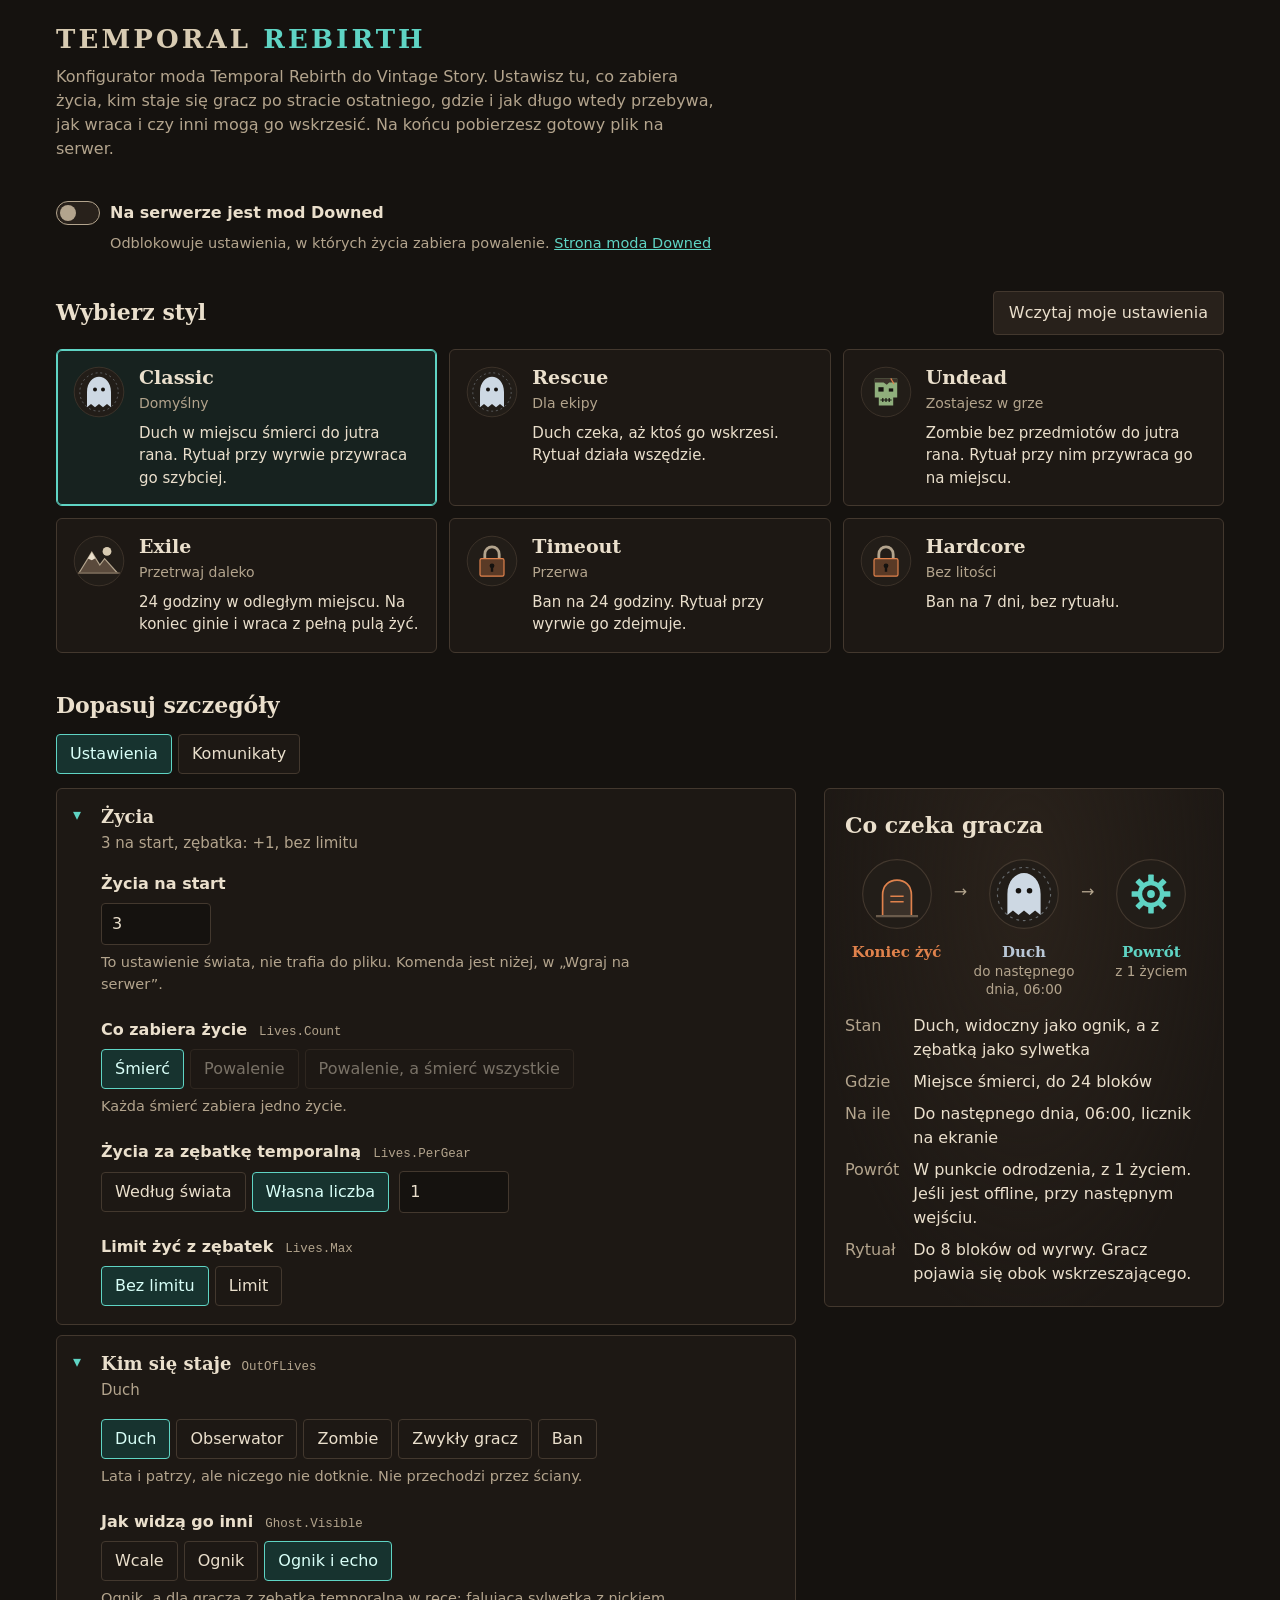
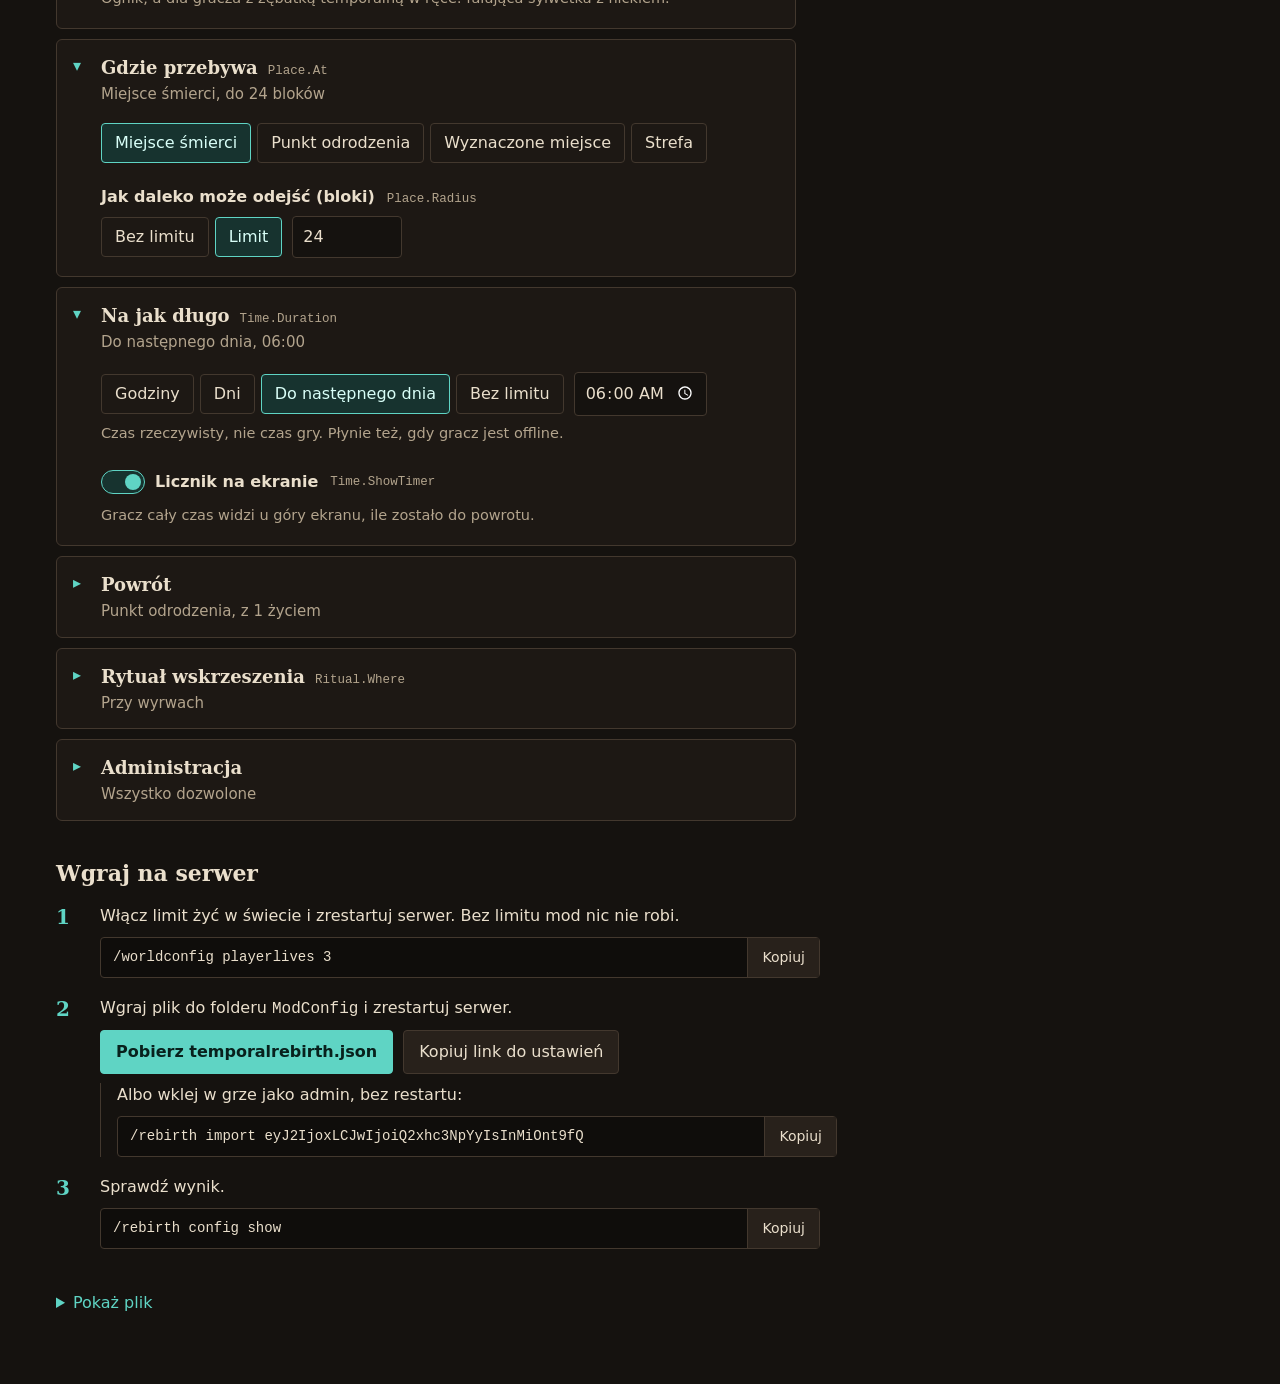
==== docs/configurator/index.html @ 59d7a8e7 "feat: web configurator prototype for the presets config Static page (docs/configurator) that builds " ====
<!doctype html>
<html lang="pl">
<head>
<meta charset="utf-8">
<meta name="viewport" content="width=device-width, initial-scale=1">
<title>Konfigurator Temporal Rebirth</title>
<style>
  /* Layout: presets across the top, settings on the left, a sticky "what players experience" story on the right,
     installation steps below. One dark look on purpose: it continues the mod's infographic and logo. */
  :root {
    color-scheme: dark;
    --warn-icon: url("data:image/svg+xml,%3Csvg xmlns='http://www.w3.org/2000/svg' viewBox='0 0 24 22'%3E%3Cpath fill-rule='evenodd' d='M12 0 24 22H0ZM10.9 8v7h2.2V8ZM10.9 16.8v2.2h2.2v-2.2Z'/%3E%3C/svg%3E");
    --ground: #15120f; --panel: #1d1814; --raised: #28211b; --line: #43382e;
    --text: #eadfcc; --muted: #b3a48d; --teal: #5fd4c4; --rust: #e0824c; --pale: #b9c7d6; --bad: #f08a7a;
    --display: "Noto Serif", "Source Serif 4", Georgia, "DejaVu Serif", serif;
    --body: "Noto Sans", system-ui, -apple-system, "Segoe UI", sans-serif;
    --mono: "JetBrains Mono", "Noto Sans Mono", ui-monospace, Menlo, Consolas, monospace;
  }
  *, *::before, *::after { box-sizing: border-box; }
  [hidden] { display: none !important; }
  body { margin: 0; background: var(--ground); color: var(--text); font: 16px/1.5 var(--body); }
  .wrap { max-width: 1200px; margin-inline: auto; grid-template-columns: minmax(0, 1fr); padding-block: 20px 64px; padding-left: max(16px, env(safe-area-inset-left, 0px)); padding-right: max(16px, env(safe-area-inset-right, 0px)); display: grid; gap: 36px; }
  h1, h2, h3 { font-family: var(--display); margin: 0; text-wrap: balance; }
  h2 { font-size: 22px; }
  p { margin: 0; }
  button, input, textarea { font: inherit; color: inherit; }
  button { cursor: pointer; }
  :focus-visible { outline: 2px solid var(--teal); outline-offset: 2px; }
  code, pre, .key { font-family: var(--mono); }

  header { display: flex; flex-wrap: wrap; gap: 12px 24px; align-items: center; justify-content: space-between; }
  h1 { font-size: 26px; letter-spacing: .12em; color: #d8cbb2; text-transform: uppercase; }
  h1 span { color: var(--teal); }
  .lead { max-width: 65ch; color: var(--muted); margin-top: 6px; }

  .seg { display: flex; flex-wrap: wrap; gap: 6px; }
  .seg button { background: var(--panel); border: 1px solid var(--line); border-radius: 4px; padding: 7px 13px; min-height: 40px; }
  .seg button:hover { border-color: var(--muted); }
  .seg button[aria-disabled="true"] { opacity: .45; cursor: not-allowed; border-color: var(--line); }
  a { color: var(--teal); }
  .server { display: grid; gap: 4px; justify-items: start; }
  .server .hint { padding-left: 54px; max-width: none; }
  .seg button[aria-pressed="true"] { background: #17332f; border-color: var(--teal); color: #d9fff8; }

  .presets { display: grid; grid-template-columns: repeat(3, minmax(0, 1fr)); gap: 12px; margin-top: 14px; }
  .preset { text-align: left; display: grid; grid-template-columns: 52px minmax(0, 1fr); gap: 4px 14px; align-content: start; background: var(--panel); border: 1px solid var(--line); border-radius: 6px; padding: 16px; }
  .preset svg { width: 52px; height: 52px; grid-row: 1 / span 3; }
  .preset b { font: 700 19px/1.2 var(--display); }
  .preset .tag { color: var(--muted); font-size: 14px; }
  .preset .text { font-size: 15px; margin-top: 4px; }
  .preset:hover { border-color: var(--muted); }
  .preset[aria-pressed="true"] { border-color: var(--teal); background: #17221f; box-shadow: inset 0 0 0 1px var(--teal); }
  .preset .changes { grid-column: 2; color: var(--rust); font-size: 14px; }

  .main { display: grid; grid-template-columns: minmax(0, 1fr) 400px; gap: 28px; align-items: start; }
  .settings { display: grid; gap: 10px; min-width: 0; }
  details.section { border: 1px solid var(--line); border-radius: 6px; background: var(--panel); }
  details.section > summary { list-style: none; cursor: pointer; padding: 14px 16px; display: grid; grid-template-columns: 20px minmax(0, 1fr); gap: 2px 8px; }
  summary::-webkit-details-marker { display: none; }
  details.section > summary::before { content: "▸"; color: var(--teal); grid-row: 1; }
  details.section[open] > summary::before { content: "▾"; }
  summary h3 { font-size: 18px; }
  summary .now { grid-column: 2; color: var(--muted); font-size: 15px; }
  .fields { padding: 4px 16px 18px 44px; display: grid; gap: 22px; }
  .field { display: grid; gap: 7px; min-width: 0; }
  .field.bool { grid-template-columns: auto minmax(0, 1fr); column-gap: 12px; align-items: center; }
  .field.bool .top { grid-column: 2; grid-row: 1; }
  .field.bool .help { grid-column: 1 / -1; }
  summary h3 .key { margin-left: 10px; font-weight: 400; }
  .switch .label { font-weight: 600; }
  .field .top { display: flex; flex-wrap: wrap; gap: 2px 12px; align-items: baseline; }
  .field .label { font-weight: 600; }
  .field .key, summary .key { font-size: 12.5px; color: var(--muted); }
  .help.sec { margin: 0; color: var(--muted); font-size: 14.5px; max-width: 62ch; }
  .field .help { color: var(--muted); font-size: 14.5px; max-width: 62ch; }
  .field .error { color: var(--bad); font-size: 14.5px; }
  .reset { background: none; border: 0; padding: 0; color: var(--rust); font-size: 14px; text-decoration: underline; }
  input[type="number"], input[type="time"], input[type="text"], textarea { background: var(--ground); border: 1px solid var(--line); border-radius: 4px; padding: 8px 10px; min-height: 40px; }
  input[type="number"] { width: 110px; font-variant-numeric: tabular-nums; }
  textarea { width: 100%; min-height: 72px; resize: vertical; }
  input[aria-invalid="true"] { border-color: var(--bad); }
  .tabs { margin: 12px 0 14px; }
  .fields h4 { margin: 8px 0 -8px; font: 700 16px/1.3 var(--display); color: var(--teal); }
  .dur { display: flex; flex-wrap: wrap; gap: 10px; align-items: center; }
  .switch { display: inline-flex; align-items: center; gap: 10px; cursor: pointer; min-height: 32px; }
  .switch input { appearance: none; width: 44px; height: 24px; margin: 0; border-radius: 12px; background: var(--raised); border: 1px solid var(--muted); position: relative; cursor: pointer; flex: none; }
  .switch input::after { content: ""; position: absolute; top: 3px; left: 3px; width: 16px; height: 16px; border-radius: 50%; background: var(--muted); }
  .switch input:checked { background: #17332f; border-color: var(--teal); }
  .switch input:checked::after { left: 23px; background: var(--teal); }

  .story { position: sticky; top: 16px; border: 1px solid var(--line); border-radius: 6px; background: radial-gradient(ellipse at 50% 20%, #2a221b, transparent 75%), var(--panel); padding: 20px; display: grid; gap: 16px; }
  .path { display: grid; grid-template-columns: minmax(0, 1fr) 24px minmax(0, 1fr) 24px minmax(0, 1fr); align-items: start; text-align: center; }
  .path svg { width: 72px; height: 72px; max-width: 100%; }
  .path .arrow { padding-top: 22px; color: var(--muted); }
  .path b { display: block; font: 700 15px/1.25 var(--display); margin-top: 6px; }
  .path small { color: var(--muted); font-size: 13.5px; line-height: 1.35; display: block; }
  .c-rust { color: var(--rust); } .c-pale { color: var(--pale); } .c-teal { color: var(--teal); }
  .story dl { margin: 0; display: grid; grid-template-columns: auto minmax(0, 1fr); gap: 8px 14px; }
  .story dt { color: var(--muted); }
  .story dd { margin: 0; }
  .notes { margin: 0; padding: 0; list-style: none; display: grid; gap: 8px; font-size: 14.5px; }
  .notes li, .help.warning { padding-left: 25px; position: relative; }
  .notes li { color: var(--muted); }
  .notes li.warn, .notes li.bad { color: var(--text); }
  /* Orange triangle with an exclamation mark; red when players cannot come back without help. */
  .notes li::before, .help.warning::before { content: ""; position: absolute; left: 0; top: 3px; width: 17px; height: 16px; background: var(--rust); -webkit-mask: var(--warn-icon) center / contain no-repeat; mask: var(--warn-icon) center / contain no-repeat; }
  .notes li.bad::before { background: var(--bad); }

  .btn { background: var(--raised); border: 1px solid var(--line); border-radius: 4px; padding: 9px 15px; min-height: 42px; }
  .btn:hover { border-color: var(--muted); }
  .btn.primary { background: var(--teal); border-color: var(--teal); color: #08211d; font-weight: 700; }
  .btn.primary:hover { background: #82e3d6; }
  .row { display: flex; flex-wrap: wrap; gap: 10px; align-items: center; }
  .steps { margin: 14px 0 0; padding: 0; list-style: none; counter-reset: s; display: grid; gap: 18px; }
  .steps > li { counter-increment: s; display: grid; grid-template-columns: 32px minmax(0, 1fr); gap: 4px 12px; }
  .steps > li::before { content: counter(s); font: 700 20px/1.3 var(--display); color: var(--teal); }
  .steps > li > div { display: grid; gap: 9px; min-width: 0; }
  .cmd { display: flex; min-width: 0; max-width: 720px; border: 1px solid var(--line); border-radius: 4px; background: #0f0d0b; }
  .cmd code { flex: 1; min-width: 0; overflow-x: auto; white-space: nowrap; padding: 9px 12px; font-size: 14px; }
  .cmd button { background: var(--raised); border: 0; border-left: 1px solid var(--line); padding: 0 14px; font-size: 14px; }
  #rights { border-top: 1px solid var(--line); padding-top: 18px; min-width: 0; }
  .cmds { display: grid; grid-template-columns: minmax(0, 1fr); gap: 9px; min-width: 0; }
  #rights .field { grid-template-columns: minmax(0, 1fr); }
  .line { display: grid; grid-template-columns: minmax(0, 420px) minmax(0, 1fr); gap: 4px 16px; align-items: center; }
  .hint { color: var(--muted); font-size: 14.5px; max-width: 70ch; }
  .or { border-left: 1px solid var(--line); padding-left: 16px; display: grid; gap: 9px; min-width: 0; }
  pre { margin: 10px 0 0; overflow: auto; max-height: 520px; background: #0f0d0b; border: 1px solid var(--line); border-radius: 4px; padding: 14px; font-size: 13.5px; line-height: 1.55; }
  pre .com { color: #93866f; } pre .chg { color: var(--rust); }
  .plain > summary { cursor: pointer; color: var(--teal); padding-block: 6px; }
  #importBox { border: 1px solid var(--line); border-radius: 6px; padding: 16px; background: var(--panel); display: grid; gap: 12px; }
  #importReport ul { margin: 6px 0 0; padding-left: 20px; }
  #toast { position: fixed; left: 50%; bottom: calc(20px + env(safe-area-inset-bottom, 0px)); transform: translateX(-50%); background: var(--teal); color: #08211d; padding: 9px 18px; border-radius: 4px; font-weight: 600; max-width: calc(100vw - 32px); }

  @media (max-width: 940px) {
    .main { grid-template-columns: minmax(0, 1fr); }
    .story { position: static; order: -1; }
    .presets { grid-template-columns: repeat(2, minmax(0, 1fr)); }
  }
  @media (max-width: 620px) {
    .presets { grid-template-columns: minmax(0, 1fr); }
    .fields { padding-left: 16px; }
    .line, .field.bool { grid-template-columns: minmax(0, 1fr); }
    .field.bool .top { grid-column: 1; grid-row: 2; }
    h1 { font-size: 20px; }
  }
</style>
</head>
<body>
<svg width="0" height="0" style="position:absolute" aria-hidden="true">
  <defs>
    <radialGradient id="rift"><stop offset="0" stop-color="#ffd9a8"/><stop offset=".4" stop-color="#c4622d"/><stop offset="1" stop-color="#6e3518" stop-opacity="0"/></radialGradient>
    <symbol id="i-disc" viewBox="-65 -65 130 130"><circle r="62" fill="#221d18" stroke="#43382e" stroke-width="2"/></symbol>
    <symbol id="i-grave" viewBox="-65 -65 130 130"><use href="#i-disc" x="-65" y="-65" width="130" height="130"/><g transform="translate(0,6)"><path d="M-26,34 L-26,-4 C-26,-22 -14,-31 0,-31 C14,-31 26,-22 26,-4 L26,34 Z" fill="#3a3129" stroke="#e0824c" stroke-width="3"/><path d="M-12,-2H12M-12,8H12" stroke="#e0824c" stroke-width="3" fill="none"/><path d="M-38,34H38" stroke="#6b5c4c" stroke-width="4" fill="none"/></g></symbol>
    <symbol id="i-Ghost" viewBox="-65 -65 130 130"><use href="#i-disc" x="-65" y="-65" width="130" height="130"/><circle r="48" fill="none" stroke="#b9c7d6" stroke-opacity=".45" stroke-width="2" stroke-dasharray="5 7"/><g transform="translate(0,8)"><path d="M-30,30 L-30,-8 C-30,-32 -15,-46 0,-46 C15,-46 30,-32 30,-8 L30,30 L20,22 L10,30 L0,22 L-10,30 L-20,22 Z" fill="#cdd8e3"/><circle cx="-10" cy="-14" r="5" fill="#15120f"/><circle cx="10" cy="-14" r="5" fill="#15120f"/></g></symbol>
    <symbol id="i-Zombie" viewBox="-65 -65 130 130"><use href="#i-disc" x="-65" y="-65" width="130" height="130"/><path d="M-28,-34H28V14H18V34H-18V14H-28Z" fill="#8fae7c"/><path d="M-28,-34H28V-24H8L2,-18L-6,-24H-28Z" fill="#3a3129"/><rect x="-19" y="-12" width="13" height="11" fill="#15120f"/><rect x="7" y="-9" width="11" height="8" fill="#15120f"/><path d="M-14,20H14M-8,15V25M0,15V25M8,15V25" stroke="#15120f" stroke-width="3" fill="none"/><path d="M12,-34L20,-20" stroke="#e0824c" stroke-width="3" fill="none"/></symbol>
    <symbol id="i-Player" viewBox="-65 -65 130 130"><use href="#i-disc" x="-65" y="-65" width="130" height="130"/><rect x="-14" y="-42" width="28" height="28" fill="#d9b38c"/><path d="M-14,-42H14V-32H-14Z" fill="#6b4a30"/><rect x="-18" y="-12" width="36" height="32" fill="#4f7f78"/><path d="M-30,-12H-20V18H-30ZM20,-12H30V18H20Z" fill="#d9b38c"/><path d="M-16,22H-2V44H-16ZM2,22H16V44H2Z" fill="#5a4a3c"/></symbol>
    <symbol id="i-Spectator" viewBox="-65 -65 130 130"><use href="#i-disc" x="-65" y="-65" width="130" height="130"/><path d="M-44,0Q0,-46 44,0Q0,46 -44,0Z" fill="none" stroke="#b9c7d6" stroke-width="5"/><circle r="15" fill="#b9c7d6"/><circle r="6" fill="#15120f"/></symbol>
    <symbol id="i-Exile" viewBox="-65 -65 130 130"><use href="#i-disc" x="-65" y="-65" width="130" height="130"/><circle cx="20" cy="-24" r="11" fill="#d8cbb2"/><path d="M-50,30L-18,-22L2,10L14,-6L46,30Z" fill="#5a4a3c" stroke="#b3a48d" stroke-width="3"/><path d="M-18,-22L-28,-6L-18,-2L-9,-7Z" fill="#eadfcc"/><path d="M-52,30H52" stroke="#6b5c4c" stroke-width="4" fill="none"/></symbol>
    <symbol id="i-Ban" viewBox="-65 -65 130 130"><use href="#i-disc" x="-65" y="-65" width="130" height="130"/><path d="M-18,-4V-16C-18,-42 18,-42 18,-16V-4" fill="none" stroke="#b3a48d" stroke-width="7"/><rect x="-30" y="-6" width="60" height="44" rx="4" fill="#5a3a26" stroke="#e0824c" stroke-width="3"/><circle cy="12" r="6" fill="#15120f"/><rect x="-3" y="13" width="6" height="14" fill="#15120f"/></symbol>
    <symbol id="i-back" viewBox="-65 -65 130 130"><use href="#i-disc" x="-65" y="-65" width="130" height="130"/><g fill="#5fd4c4"><circle r="20" fill="none" stroke="#5fd4c4" stroke-width="8"/><circle r="7"/><g id="t"><rect x="-5" y="-35" width="10" height="13" rx="1"/><rect x="-5" y="22" width="10" height="13" rx="1"/><rect x="-35" y="-5" width="13" height="10" rx="1"/><rect x="22" y="-5" width="13" height="10" rx="1"/></g><use href="#t" transform="rotate(45)"/></g></symbol>
    <symbol id="i-never" viewBox="-65 -65 130 130"><use href="#i-disc" x="-65" y="-65" width="130" height="130"/><path d="M-22,-22L22,22M22,-22L-22,22" stroke="#f08a7a" stroke-width="8" fill="none"/></symbol>
    <symbol id="i-rift" viewBox="-65 -65 130 130"><use href="#i-disc" x="-65" y="-65" width="130" height="130"/><ellipse rx="34" ry="46" fill="url(#rift)"/><path d="M0,-38L6,-16L-6,-4L6,10L0,38" stroke="#ffe9cf" stroke-width="4" fill="none"/></symbol>
  </defs>
</svg>

<div class="wrap">
  <div>
    <header>
      <h1>Temporal <span>Rebirth</span></h1>
    </header>
    <p class="lead" data-t="lead"></p>
  </div>

  <section class="server">
    <label class="switch" for="hasDowned"><input type="checkbox" id="hasDowned" role="switch"><span class="label" data-t="downedLabel"></span></label>
    <p class="hint"><span data-t="downedHelp"></span> <a href="https://mods.vintagestory.at/downed" target="_blank" rel="noopener" data-t="downedLink"></a></p>
  </section>

  <section>
    <div class="row" style="justify-content: space-between">
      <h2 data-t="pick"></h2>
      <button class="btn" id="importToggle" aria-expanded="false" aria-controls="importBox" data-t="importOpen"></button>
    </div>
    <div id="importBox" hidden style="margin-top:14px">
      <label for="importText" data-t="importLabel"></label>
      <textarea id="importText" spellcheck="false" style="min-height:120px;font-family:var(--mono);font-size:14px"></textarea>
      <div class="row">
        <button class="btn primary" id="importGo" data-t="importGo"></button>
        <label class="btn" for="importFile" data-t="importFile"></label>
        <input type="file" id="importFile" accept=".json,.txt,application/json" style="position:absolute;width:1px;height:1px;opacity:0">
      </div>
      <div id="importReport" role="status"></div>
    </div>
    <div class="presets" id="presets"></div>
  </section>

  <section>
    <h2 data-t="tune"></h2>
    <div class="seg tabs" id="tabs" role="group"></div>
    <div class="main">
      <div class="settings" id="settings"></div>
      <aside class="story" aria-live="polite">
        <h2 data-t="story"></h2>
        <div class="path" id="path"></div>
        <dl id="sentences"></dl>
        <ul class="notes" id="notes"></ul>
      </aside>
    </div>
  </section>

  <section>
    <h2 data-t="install"></h2>
    <ol class="steps" id="steps"></ol>
  </section>

  <details class="plain" id="fileBox">
    <summary data-t="showFile"></summary>
    <label class="switch"><input type="checkbox" id="comments" checked><span data-t="withComments"></span></label>
    <pre id="file" tabindex="0"></pre>
  </details>
</div>
<div id="toast" role="status" hidden></div>

<script src="schema.js"></script>
<script src="logic.js"></script>
<script>
const { schema, fields, byKey } = TR;

const T = {
  lead: "Konfigurator moda Temporal Rebirth do Vintage Story. Ustawisz tu, co zabiera życia, kim staje się gracz po stracie ostatniego, gdzie i jak długo wtedy przebywa, jak wraca i czy inni mogą go wskrzesić. Na końcu pobierzesz gotowy plik na serwer.",
  downedLabel: "Na serwerze jest mod Downed", downedHelp: "Odblokowuje ustawienia, w których życia zabiera powalenie.", downedLink: "Strona moda Downed", downedNeeded: "Potrzebny mod Downed. Włącz go u góry strony.",
  tabSettings: "Ustawienia", tabMessages: (n) => n ? "Komunikaty (własne: " + n + ")" : "Komunikaty", vars: "Można użyć: ", builtin: "tekst moda",
  pick: "Wybierz styl", tune: "Dopasuj szczegóły", story: "Co czeka gracza", install: "Wgraj na serwer",
  importOpen: "Wczytaj moje ustawienia", importLabel: "Wklej plik temporalrebirth.json (także z moda 0.6.x), komendę importu albo link.",
  importGo: "Wczytaj", importFile: "Wybierz plik", showFile: "Pokaż plik", withComments: "Z objaśnieniami",
  changes: (n) => n === 1 ? "1 zmiana" : n + " " + few(n, "zmiany", "zmian"), reset: (v) => "Przywróć: " + v, on: "włączone", off: "wyłączone",
  hours: "Godziny", days: "Dni", next: "Do następnego dnia", forever: "Bez limitu",
  allowed: "Dozwolone: ",
  died: "Koniec żyć", back: "Powrót", never: "Bez powrotu",
  copy: "Kopiuj", copied: "Skopiowano", copyFail: "Zaznacz tekst i skopiuj ręcznie", downloaded: "Pobrano plik", loaded: "Wczytano ustawienia",
  download: "Pobierz temporalrebirth.json", copyLink: "Kopiuj link do ustawień",
  s1: "Włącz limit żyć w świecie i zrestartuj serwer. Bez limitu mod nic nie robi.", startLives: "Życia na start", startLivesHelp: "To ustawienie świata, nie trafia do pliku. Komenda jest niżej, w „Wgraj na serwer”.", startLivesError: "Dozwolone: 1 … 1000",
  s2: "Wgraj plik do folderu <code>ModConfig</code> i zrestartuj serwer.", s2or: "Albo wklej w grze jako admin, bez restartu:",
  s2admin: "Komenda nie zmienia sekcji Administracja, robi to tylko plik.", s2blocked: "Komenda nie zadziała, jeśli zmiana ustawień jest już na serwerze wyłączona.",
  s3: "Zaznacz miejsca. Stań tam, gdzie mają być, i wpisz:", pstart: "Gdzie gracz przebywa.", pstartZone: "Gdzie gracz się pojawia. Musi leżeć w strefie.", preturn: "Gdzie gracz wraca.", pritual: "Gdzie działa rytuał.",
  sClaims: "Wyznacz strefę land claimami:",
  claimNotes: ["Tylko za pierwszym razem.", "", "Stojąc w jednym rogu strefy.", "Stojąc w przeciwległym rogu.", "Cała wysokość, inaczej granica jest też pod ziemią.", "", "Dodaje claim do strefy.", ""],
  claimMore: "Kolejny claim: to samo bez pierwszej komendy. Rozmiar ogranicza twoja rola na serwerze.",
  rTitle: "Uprawnienia dla moderatorów",
  rIntro: "Admini i gracze z controlserver mogą robić wszystko, co włączone wyżej. Innym nadasz wybrane uprawnienia komendą w grze, po instalacji moda.",
  rWho: "Komu", rRole: "Rola", rPlayer: "Gracz", rRoles: "Np. sumod (moderator survivalu), crmod (moderator creative) albo własna.",
  rNameRole: "Wpisz nazwę roli, bez spacji.", rNamePlayer: "Wpisz nick gracza.",
  rRevoke: "Cofniesz to tą samą komendą z revoke zamiast grant.", rOff: "Wszystkie akcje są wyłączone, nie ma czego nadać.",
  s4: "Sprawdź wynik.",
  repOld: "Przeliczono ustawienia z moda 0.6.x.", repOk: "Odczytano wszystko.", repProblems: "Odczytano, z wyjątkiem:",
  unknown: (k) => k + ": nieznane ustawienie, pominięte", badvalue: (k, a) => k + ": zła wartość, została domyślna. Dozwolone: " + a, newer: "Plik pochodzi z nowszej wersji, części ustawień może brakować.",
  empty: "Najpierw coś wklej.", json: (d) => "To nie jest poprawny JSON. " + d, code: "Nie da się odczytać tego kodu ani linku. Sprawdź, czy skopiowano całość.",
  w: {
    onlyRitual: "Czas jest bez limitu, więc gracz wróci dopiero, gdy ktoś odprawi rytuał albo przywróci go admin.",
    never: "Czas jest bez limitu i żaden rytuał nie pomoże, więc gracza przywróci tylko admin.",
    onlyRitualNoAdmin: "Czas jest bez limitu, a admini nie mogą przywracać graczy. Zostaje rytuał albo konsola serwera.",
    neverNoAdmin: "Czas jest bez limitu, rytuał nie pomoże, a admini nie mogą przywracać graczy. Zostaje konsola serwera.",
    banNearPlayer: "Zbanowanego nie ma na serwerze, więc rytuał przy graczu nie zadziała. Wybierz inne miejsce rytuału.",
    pointsOff: "Te ustawienia wymagają zaznaczenia miejsca w grze, a masz to wyłączone w Administracji. Zaznacz je, zanim wgrasz plik.",
    setLivesRevives: "Admini nie mogą przywracać graczy przez /rebirth revive, ale mogą przez /rebirth setlives.",
    livesOverMax: "Gracz wraca z większą liczbą żyć niż limit, więc zębatki nic mu nie dadzą.",
    noPenalty: "Zwykły gracz bez limitu odległości prawie nie odczuje straty żyć. Ustaw odległość, wyznaczone miejsce albo strefę.",
    zoneClaims: "Strefa zadziała dopiero, gdy udostępnisz grupie claimy. Bez nich nikogo nie zatrzyma.",
    walkAway: "Bez limitu odległości gracz może odejść z wyznaczonego miejsca.",
    noTime: "W twojej wiadomości o banie nie ma {time}, więc gracz nie dowie się, kiedy wróci.",
  },
};

function few(n, a, b) {
  const t = n % 10, h = n % 100;
  return Number.isInteger(n) && t >= 2 && t <= 4 && (h < 12 || h > 14) ? a : b;
}

const store = {
  get(k) { try { return localStorage.getItem("tr." + k); } catch { return null; } },
  set(k, v) { try { localStorage.setItem("tr." + k, v); } catch { /* private window */ } },
};

let preset = "Classic";
let state = TR.applyPreset("Classic");
// World setting, shown next to the other lives options but not part of the config.
let worldLives = Number(store.get("worldLives")) || 3;
let tab = "settings";
// Which mods the server has; only unlocks options, not part of the config.
let hasDowned = store.get("downed") === "1";
// Helper for handing out game privileges; not part of the config.
const rights = { who: "role", role: "sumod", player: "" };
const $ = (id) => document.getElementById(id);
const el = (tag, props = {}, ...kids) => {
  const n = document.createElement(tag);
  for (const [k, v] of Object.entries(props)) {
    if (k === "class") n.className = v;
    else if (k.startsWith("on")) n.addEventListener(k.slice(2), v);
    else if (k in n && k !== "list") n[k] = v;
    else n.setAttribute(k, v);
  }
  n.append(...kids.filter((x) => x != null));
  return n;
};
const icon = (id) => {
  const s = document.createElementNS("http://www.w3.org/2000/svg", "svg");
  s.setAttribute("viewBox", "0 0 130 130");
  s.setAttribute("aria-hidden", "true");
  const u = document.createElementNS("http://www.w3.org/2000/svg", "use");
  u.setAttribute("href", "#i-" + id);
  u.setAttribute("width", "130");
  u.setAttribute("height", "130");
  s.append(u);
  return s;
};

/* ---------- wording ---------- */
const optionLabel = (key, value) => byKey[key].options.find((o) => o.value === value).label;
const blocksGen = (n) => n + " " + (n === 1 ? "bloku" : "bloków");
const livesText = () => {
  const n = state["Return.Lives"];
  return n === -1 ? "z pełną pulą żyć" : n === 1 ? "z 1 życiem" : "z " + n + " życiami";
};
const ritualWorks = () => TR.ritualWorks(state);
const capital = (s) => s[0].toUpperCase() + s.slice(1);

function durationText(value = state["Time.Duration"]) {
  const d = TR.parseDuration(value);
  if (d.kind === "forever") return "bez limitu czasu";
  if (d.kind === "next") return "do następnego dnia, " + d.time;
  if (d.kind === "h") return d.n + " " + (d.n === 1 ? "godzina" : Number.isInteger(d.n) ? few(d.n, "godziny", "godzin") : "godziny");
  return d.n + " " + (d.n === 1 ? "dzień" : Number.isInteger(d.n) ? "dni" : "dnia");
}

function placeText() {
  if (state["Place.At"] === "Zone") return "Strefa grupy „" + state["Place.Group"] + "”";
  const r = state["Place.Radius"];
  return optionLabel("Place.At", state["Place.At"]) + (r === 0 ? ", bez limitu odległości" : ", do " + blocksGen(r));
}

/** [label, text] rows of the story panel. */
function storyRows() {
  const form = state.OutOfLives, ban = form === "Ban", walks = form === "Zombie" || form === "Player";
  const forever = state["Time.Duration"] === "forever";
  const rows = [];

  if (state["Lives.Count"] !== "Deaths") {
    rows.push(["Życie traci", "Przy powaleniu. " + (state["Lives.Count"] === "Downs" ? "Niepodniesiony odradza się." : "Śmierć zabiera wszystkie życia.")]);
  }
  let who = ban ? "Nie wejdzie na serwer" : optionLabel("OutOfLives", form);
  if (form === "Ghost") who += { Nobody: ", niewidoczny", Wisp: ", widoczny jako ognik", WispAndEcho: ", widoczny jako ognik, a z zębatką jako sylwetka" }[state["Ghost.Visible"]];
  if (form === "Zombie") who += state["Zombie.CanUseItems"] ? ", może używać przedmiotów" : ", nie używa przedmiotów";
  rows.push(["Stan", who]);
  if (!ban) {
    const access = walks && state["Place.At"] === "Zone" ? { Traverse: ", niczego nie użyje", Use: ", używa bloków, ale nie buduje", All: ", może budować i niszczyć" }[state["Place.Access"]] : "";
    rows.push(["Gdzie", placeText() + access]);
  }
  rows.push(["Na ile", capital(durationText())]);
  if (!ban && !forever && state["Time.ShowTimer"]) rows[rows.length - 1][1] += ", licznik na ekranie";
  if (walks) rows.push(["Gdy zginie", "Wraca w to samo miejsce, a czas leci dalej. Zębatki nic mu nie dają."]);

  if (!forever) {
    let s = { Spawn: "W punkcie odrodzenia", Body: "W miejscu śmierci", Fixed: "W wyznaczonym miejscu" }[state["Return.At"]] + ", " + livesText() + ".";
    if (walks && state["Return.DieAtEnd"]) s = "Najpierw ginie. " + s;
    rows.push(["Powrót", s + (ban ? " Przy następnym wejściu." : " Jeśli jest offline, przy następnym wejściu.")]);
  } else {
    rows.push(["Powrót", ritualWorks() ? "Tylko przez rytuał, " + livesText() + "." : "Brak."]);
  }
  const health = state["Return.HealthPercent"], satiety = state["Return.SatietyPercent"];
  if (health !== -1) rows[rows.length - 1][1] += " Zdrowie " + health + "%.";
  if (satiety !== -1) rows[rows.length - 1][1] += " Sytość " + satiety + "%.";

  if (!ritualWorks()) {
    rows.push(["Rytuał", state["Ritual.Where"] === "Disabled" ? "Wyłączony" : "Nie zdejmuje bana"]);
  } else {
    const r = state["Ritual.Range"], c = state["Ritual.CooldownHours"];
    const where = { Rift: "Do " + blocksGen(r) + " od wyrwy", NearPlayer: "Do " + blocksGen(r) + " od wskrzeszanego", FixedPlace: "Do " + blocksGen(r) + " od wyznaczonego miejsca", Anywhere: "Wszędzie" }[state["Ritual.Where"]];
    const at = { Caster: "obok wskrzeszającego", InPlace: ban ? "tam, gdzie był ostatnio" : "tam, gdzie jest", Body: "w miejscu śmierci", Spawn: "w punkcie odrodzenia" }[state["Ritual.ReviveAt"]];
    rows.push(["Rytuał", where + ". Gracz pojawia się " + at + (ban ? " przy następnym wejściu" : "") + "." + (c > 0 ? " Ponownie po " + c + " godz." : "")]);
  }
  return rows;
}

/** One-line state of a section, shown while it is folded. */
function sectionNow(id) {
  switch (id) {
    case "form": return optionLabel("OutOfLives", state.OutOfLives);
    case "place": return placeText();
    case "time": return capital(durationText());
    case "return": return state["Time.Duration"] === "forever" ? capital(livesText()) : optionLabel("Return.At", state["Return.At"]) + ", " + livesText();
    case "ritual": return optionLabel("Ritual.Where", state["Ritual.Where"]);
    case "messages": {
      const n = fields.filter((f) => f.builtin && state[f.key]).length;
      return n ? "Własne: " + n : "Wszystkie z moda";
    }
    case "lives": {
      const g = state["Lives.PerGear"], max = state["Lives.Max"];
      return worldLives + " na start, zębatka: " + (g === -1 ? "według świata" : "+" + g) + ", " + (max === -1 ? "bez limitu" : "limit " + max);
    }
    default: {
      const off = fields.filter((f) => f.section === "admin" && !state[f.key]);
      return off.length ? "Wyłączone: " + off.map((f) => f.label.toLowerCase()).join(", ") : "Wszystko dozwolone";
    }
  }
}

function valueText(key, v) {
  const f = byKey[key];
  if (f.type === "bool") return v ? T.on : T.off;
  if (f.type === "enum") return optionLabel(key, v);
  if (f.special && v === f.special.value) return f.special.label;
  if (f.builtin && !v) return T.builtin;
  if (f.type === "duration") return durationText(v);
  const s = String(v);
  return s.length > 28 ? s.slice(0, 27) + "…" : s;
}

/* ---------- controls ---------- */
const syncers = {};
const domId = (key) => "f-" + key.replace(".", "-");

const locked = (option) => option.requires === "downed" && !hasDowned;

function setDowned(on) {
  hasDowned = on;
  store.set("downed", on ? "1" : "0");
  if (!on) for (const f of TR.needsMod(state, "downed")) state[f.key] = f.default;
}

/** Loaded settings that use Downed imply the server has it. */
function adoptDowned() {
  if (TR.needsMod(state, "downed").length) setDowned(true);
}

function setValue(key, value) {
  state[key] = value;
  refresh();
}

function control(f) {
  const id = domId(f.key);
  if (f.type === "bool") {
    const input = el("input", { type: "checkbox", id, role: "switch", onchange: () => setValue(f.key, input.checked) });
    syncers[f.key] = () => { input.checked = state[f.key]; };
    return [el("label", { class: "switch" }, input, el("span", { class: "label", textContent: f.label }))];
  }
  if (f.type === "enum") {
    const group = el("div", { class: "seg", id, role: "group", "aria-label": f.label });
    const help = el("p", { class: "help" });
    for (const o of f.options) {
      group.append(el("button", { type: "button", id: id + "-" + o.value, "data-v": o.value, textContent: o.label, onclick: () => locked(o) ? toast(T.downedNeeded) : setValue(f.key, o.value) }));
    }
    syncers[f.key] = () => {
      for (const b of group.children) {
        b.setAttribute("aria-pressed", String(b.dataset.v === state[f.key]));
        // Not the disabled attribute: a disabled button shows no tooltip and cannot be focused.
        const off = locked(f.options.find((o) => o.value === b.dataset.v));
        b.setAttribute("aria-disabled", String(off));
        b.title = off ? T.downedNeeded : "";
      }
      const chosen = f.options.find((o) => o.value === state[f.key]);
      const skip = Object.entries(chosen.helpUnless || {}).some(([key, values]) => values.includes(state[key]));
      help.textContent = skip ? "" : chosen.help || "";
      help.classList.toggle("warning", Boolean(chosen.warn));
      help.hidden = !help.textContent;
    };
    return [group, help];
  }
  if (f.type === "duration") return durationControl(f, id);
  const error = el("p", { class: "error", hidden: true });
  const isText = f.type === "text";
  const input = isText
    ? f.single ? el("input", { id, type: "text", maxLength: f.maxLength, spellcheck: false }) : el("textarea", { id, maxLength: f.maxLength })
    : el("input", { id, type: "number", min: f.min, max: f.max, step: f.type === "int" ? 1 : "any" });
  const example = isText && !f.single ? el("p", { class: "help" }) : null;
  if (f.builtin) input.placeholder = f.builtin;
  const check = () => {
    const raw = isText ? input.value.replace(/\r?\n/g, " ") : input.value.trim() === "" ? NaN : Number(input.value);
    const r = TR.validateCustom(f.key, raw);
    input.setAttribute("aria-invalid", String(!r.ok));
    error.hidden = r.ok;
    error.textContent = r.ok ? "" : T.allowed + r.allowed;
    if (r.ok) setValue(f.key, r.value);
  };
  input.addEventListener("input", check);
  // Leaving a field with a rejected value restores the last accepted one.
  const isSpecial = () => Boolean(f.special) && state[f.key] === f.special.value;
  input.addEventListener("blur", () => { if (!isSpecial()) { input.value = state[f.key]; check(); } });
  let seg = null, specialHelp = null, last = f.special?.start;
  if (f.special) {
    const s = f.special;
    const button = (v, label, onclick) => el("button", { type: "button", id: id + "-" + v, textContent: label, onclick });
    seg = el("div", { class: "seg", role: "group", "aria-label": f.label },
      button("special", s.label, () => setValue(f.key, s.value)),
      button("custom", s.custom, () => { if (isSpecial()) setValue(f.key, last); input.focus(); }));
    specialHelp = s.help ? el("p", { class: "help", textContent: s.help }) : null;
  }
  syncers[f.key] = () => {
    if (f.special) {
      const on = isSpecial();
      if (!on) last = state[f.key];
      seg.children[0].setAttribute("aria-pressed", String(on));
      seg.children[1].setAttribute("aria-pressed", String(!on));
      input.hidden = on;
      if (on) error.hidden = true;
      if (specialHelp) specialHelp.hidden = !on;
    }
    if (document.activeElement !== input) {
      input.value = state[f.key];
      input.setAttribute("aria-invalid", "false");
      error.hidden = true;
    }
    if (example) example.textContent = f.vars.length ? T.vars + f.vars.map((v) => "{" + v + "}").join(", ") : "";
    if (example) example.hidden = !f.vars.length;
  };
  return seg ? [el("div", { class: "dur" }, seg, input), error, specialHelp] : [input, error, example];
}

function durationControl(f, id) {
  const last = { h: 24, d: 7, time: "06:00" };
  const group = el("div", { class: "seg", id, role: "group", "aria-label": f.label });
  const num = el("input", { type: "number", id: id + "-n", min: 1, max: 10000, step: "any", "aria-label": f.label });
  const time = el("input", { type: "time", id: id + "-time", "aria-label": f.label });
  const error = el("p", { class: "error", hidden: true });
  const kinds = [["h", T.hours], ["d", T.days], ["next", T.next], ["forever", T.forever]];
  for (const [k, label] of kinds) {
    group.append(el("button", { type: "button", id: id + "-" + k, "data-v": k, textContent: label, onclick: () => {
      const d = k === "next" ? { kind: k, time: last.time } : { kind: k, n: last[k] };
      setValue(f.key, TR.formatDuration(d));
    } }));
  }
  num.addEventListener("input", () => {
    const d = TR.parseDuration(state[f.key]);
    if (d.kind !== "h" && d.kind !== "d") return;
    const r = TR.validate(f.key, num.value + d.kind);
    error.hidden = r.ok;
    error.textContent = r.ok ? "" : T.allowed + "> 0 … 10000";
    num.setAttribute("aria-invalid", String(!r.ok));
    if (r.ok) setValue(f.key, r.value);
  });
  num.addEventListener("blur", () => { error.hidden = true; num.setAttribute("aria-invalid", "false"); num.value = TR.parseDuration(state[f.key]).n ?? ""; });
  time.addEventListener("input", () => {
    if (TR.parseDuration(state[f.key]).kind === "next" && time.value) setValue(f.key, "next day " + time.value.slice(0, 5));
  });
  syncers[f.key] = () => {
    const d = TR.parseDuration(state[f.key]);
    for (const b of group.children) b.setAttribute("aria-pressed", String(b.dataset.v === d.kind));
    num.hidden = d.kind !== "h" && d.kind !== "d";
    time.hidden = d.kind !== "next";
    if (d.n) last[d.kind] = d.n;
    if (d.time) last.time = d.time;
    if (!num.hidden && document.activeElement !== num) num.value = d.n;
    if (!time.hidden && document.activeElement !== time) time.value = d.time;
  };
  return [el("div", { class: "dur" }, group, num, time), error];
}

/* ---------- building and refreshing ---------- */
function build() {
  for (const n of document.querySelectorAll("[data-t]")) n.textContent = T[n.dataset.t];

  $("presets").replaceChildren(...schema.presets.map((p) =>
    el("button", { type: "button", class: "preset", id: "preset-" + p.id, onclick: () => choosePreset(p.id) },
      icon(p.icon),
      el("b", { textContent: p.id }),
      el("span", { class: "tag", textContent: p.tag }),
      el("span", { class: "text", textContent: p.text }),
      el("span", { class: "changes", hidden: true }))));

  const open = Object.fromEntries([...document.querySelectorAll("details.section")].map((d) => [d.id, d.open]));
  $("settings").replaceChildren(...schema.sections.map((s) => {
    const list = fields.filter((f) => f.section === s.id);
    // Choices first, then the options of the chosen mode, in schema order.
    return el("details", { class: "section", id: "sec-" + s.id, open: open["sec-" + s.id] ?? Boolean(s.open) },
      el("summary", {}, el("h3", {}, s.label, ...list.filter((f) => f.main).map((f) => el("span", { class: "key", textContent: f.key }))), el("span", { class: "now" })),
      el("div", { class: "fields" }, s.help ? el("p", { class: "help sec", textContent: s.help }) : "", s.id === "lives" ? startLives() : "", ...list.flatMap((f, i) => [f.group && f.group !== list[i - 1]?.group ? el("h4", { textContent: f.group }) : "",
        el("div", { class: f.type === "bool" ? "field bool" : "field", "data-key": f.key },
          el("div", { class: "top" },
            // The section title already names its main field, and a switch carries its own label.
            f.main || f.type === "bool" ? "" : f.type === "enum"
              ? el("span", { class: "label", textContent: f.label })
              : el("label", { class: "label", htmlFor: domId(f.key), textContent: f.label }),
            f.main ? "" : el("span", { class: "key", textContent: f.key }),
            el("button", { type: "button", class: "reset", hidden: true, onclick: () => setValue(f.key, TR.presetValue(preset, f.key)) })),
          ...control(f),
          f.help ? el("p", { class: "help own", textContent: f.help }) : "")]),
        s.id === "admin" ? el("div", { id: "rights" }) : ""));
  }));
  refresh();
}

function startLives() {
  const error = el("p", { class: "error", hidden: true, textContent: T.startLivesError });
  const input = el("input", { type: "number", id: "worldLives", min: 1, max: 1000, value: worldLives, oninput: () => {
    const n = Number(input.value), ok = Number.isInteger(n) && n >= 1 && n <= 1000;
    error.hidden = ok;
    input.setAttribute("aria-invalid", String(!ok));
    if (!ok) return;
    worldLives = n;
    store.set("worldLives", n);
    refresh();
  }, onblur: () => { input.value = worldLives; error.hidden = true; input.setAttribute("aria-invalid", "false"); } });
  return el("div", { class: "field" }, el("div", { class: "top" }, el("label", { class: "label", htmlFor: "worldLives", textContent: T.startLives })), input, error, el("p", { class: "help", textContent: T.startLivesHelp }));
}

function choosePreset(id) {
  preset = id;
  state = TR.applyPreset(id, state);
  refresh();
}

const cmd = (text) => el("div", { class: "cmd" }, el("code", { textContent: text, tabIndex: 0 }), el("button", { type: "button", textContent: T.copy, onclick: (e) => copy(text, e.target.previousSibling) }));

const line = (text, note) => el("div", { class: "line" }, cmd(text), el("p", { class: "hint", textContent: note }));

function buildSteps() {
  const code = TR.encode(preset, state);
  const command = "/rebirth import " + code;
  const focused = document.activeElement?.id;
  const s2 = el("p");
  s2.innerHTML = T.s2;
  const points = TR.neededPoints(state);
  const claims = state.OutOfLives !== "Ban" && state["Place.At"] === "Zone";
  const steps = [
    el("li", {}, el("div", {}, el("p", { textContent: T.s1 }), cmd("/worldconfig playerlives " + worldLives))),
    el("li", {}, el("div", {}, s2,
      el("div", { class: "row" },
        el("button", { type: "button", class: "btn primary", id: "download", textContent: T.download, onclick: download }),
        el("button", { type: "button", class: "btn", id: "copyLink", textContent: T.copyLink, onclick: () => copy(location.href.split("#")[0] + "#c=" + code) })),
      el("div", { class: "or" }, el("p", { textContent: T.s2or }), cmd(command),
        TR.changedKeys(preset, state).some((k) => TR.isFileOnly(byKey[k])) ? el("p", { class: "hint", textContent: T.s2admin + (state["Admin.AllowEdit"] ? "" : " " + T.s2blocked) }) : ""))),
  ];
  if (claims) {
    const notes = T.claimNotes;
    steps.push(el("li", {}, el("div", {}, el("p", { textContent: T.sClaims }),
      ...TR.claimCommands(state["Place.Group"]).map((c, i) => line(c, notes[i])),
      el("p", { class: "hint", textContent: T.claimMore }))));
  }
  if (points.length) {
    steps.push(el("li", {}, el("div", {}, el("p", { textContent: T.s3 }), ...points.map((p) => line("/rebirth point set " + p, p === "start" && claims ? T.pstartZone : T["p" + p])))));
  }
  steps.push(el("li", {}, el("div", {}, el("p", { textContent: T.s4 }), cmd("/rebirth config show"))));
  $("steps").replaceChildren(...steps);
  if (["download", "copyLink"].includes(focused)) $(focused).focus();
}

function buildRights() {
  // Actions switched off above cannot be handed out.
  const list = fields.filter((f) => f.privilege && state[f.key]);
  const title = el("span", { class: "label", textContent: T.rTitle });
  if (!list.length) return el("div", { class: "field" }, title, el("p", { class: "help", textContent: T.rOff }));

  const out = el("div", { class: "cmds" });
  const name = el("input", { type: "text", id: "rightsName", maxLength: 40, spellcheck: false, value: rights[rights.who], oninput: () => { rights[rights.who] = name.value.trim(); show(); } });
  name.setAttribute("aria-label", rights.who === "role" ? T.rRole : T.rPlayer);
  const show = () => {
    const ok = /^\S+$/.test(rights[rights.who]);
    name.setAttribute("aria-invalid", String(!ok));
    const commands = ok ? TR.rightsCommands(rights.who, rights[rights.who], list.map((f) => f.key)) : [];
    out.replaceChildren(...(ok
      ? [...commands.map((c, i) => el("div", {}, el("p", { class: "hint", textContent: list[i].label }), cmd(c))), el("p", { class: "hint", textContent: T.rRevoke })]
      : [el("p", { class: "error", textContent: rights.who === "role" ? T.rNameRole : T.rNamePlayer })]));
  };
  const who = el("div", { class: "seg", role: "group", "aria-label": T.rWho }, ...["role", "player"].map((w) => el("button", { type: "button", id: "rights-" + w, textContent: w === "role" ? T.rRole : T.rPlayer, "aria-pressed": String(rights.who === w), onclick: () => { rights.who = w; $("rights").replaceChildren(buildRights()); $("rights-" + w).focus(); } })));
  show();
  return el("div", { class: "field" }, title, el("p", { class: "help", textContent: T.rIntro }),
    el("div", { class: "row" }, who, name), rights.who === "role" ? el("p", { class: "hint", textContent: T.rRoles }) : "", out);
}

function refresh() {
  const changed = TR.changedKeys(preset, state);
  $("hasDowned").checked = hasDowned;
  for (const p of schema.presets) {
    const b = $("preset-" + p.id), on = p.id === preset, c = b.querySelector(".changes");
    // Hidden options of other modes and server-wide choices do not count as changes to the style.
    const n = changed.filter((k) => !TR.isKept(byKey[k]) && TR.isVisible(byKey[k], state)).length;
    b.setAttribute("aria-pressed", String(on));
    c.hidden = !on || !n;
    c.textContent = n ? T.changes(n) : "";
  }
  for (const f of fields) {
    const n = document.querySelector('.field[data-key="' + f.key + '"]');
    n.hidden = !TR.isVisible(f, state);
    syncers[f.key]();
    if (f.helpExcept) n.querySelector(".help.own").hidden = f.helpExcept.includes(state[f.key]);
    const r = n.querySelector(".reset");
    r.hidden = !changed.includes(f.key);
    r.parentNode.hidden = r.hidden && Boolean(f.main);
    r.textContent = r.hidden ? "" : T.reset(valueText(f.key, TR.presetValue(preset, f.key)));
  }
  const custom = fields.filter((f) => f.builtin && state[f.key]).length;
  $("tabs").replaceChildren(...[["settings", T.tabSettings], ["messages", T.tabMessages(custom)]].map(([id, label]) =>
    el("button", { type: "button", id: "tab-" + id, textContent: label, "aria-pressed": String(tab === id), onclick: () => { tab = id; refresh(); $("tab-" + id).focus(); } })));
  for (const s of schema.sections) {
    $("sec-" + s.id).hidden = (s.tab || "settings") !== tab || !fields.some((f) => f.section === s.id && TR.isVisible(f, state));
    if (!$("sec-" + s.id).hidden) document.querySelector("#sec-" + s.id + " .now").textContent = sectionNow(s.id);
  }

  const never = state["Time.Duration"] === "forever" && !ritualWorks();
  const viaRitual = state["Time.Duration"] === "forever" && ritualWorks();
  const node = (ic, cls, title, sub) => el("div", {}, icon(ic), el("b", { class: cls, textContent: title }), el("small", { textContent: sub }));
  $("path").replaceChildren(
    node("grave", "c-rust", T.died, ""),
    el("div", { class: "arrow", textContent: "→" }),
    node(state.OutOfLives, "c-pale", optionLabel("OutOfLives", state.OutOfLives), durationText()),
    el("div", { class: "arrow", textContent: "→" }),
    never ? node("never", "c-rust", T.never, "")
      : node(viaRitual ? "rift" : "back", "c-teal", T.back, viaRitual ? optionLabel("Ritual.Where", state["Ritual.Where"]) : livesText()));
  $("sentences").replaceChildren(...storyRows().flatMap(([k, v]) => [el("dt", { textContent: k }), el("dd", { textContent: v })]));
  $("notes").replaceChildren(...TR.warnings(state).map((w) => el("li", { class: w.level, textContent: T.w[w.code] })));
  $("notes").hidden = !$("notes").children.length;
  $("rights").replaceChildren(buildRights());
  buildSteps();
  renderFile(changed);
  store.set("draft2", TR.encode(preset, state));
}

function renderFile() {
  const base = TR.toFile(TR.applyPreset("Classic"), $("comments").checked).split("\n");
  const lines = TR.toFile(state, $("comments").checked).split("\n");
  $("file").replaceChildren(...lines.map((line, i) =>
    el("span", { class: /^\s*\/\//.test(line) ? "com" : line !== base[i] ? "chg" : "", textContent: line + "\n" })));
}

async function copy(text, node) {
  try {
    await navigator.clipboard.writeText(text);
    toast(T.copied);
  } catch {
    if (node) getSelection().selectAllChildren(node);
    toast(T.copyFail);
  }
}

function download() {
  const a = el("a", { href: URL.createObjectURL(new Blob([TR.toFile(state, $("comments").checked)], { type: "application/json" })), download: "temporalrebirth.json" });
  a.click();
  setTimeout(() => URL.revokeObjectURL(a.href), 1000);
  toast(T.downloaded);
}

let toastTimer;
function toast(text) {
  $("toast").textContent = text;
  $("toast").hidden = false;
  clearTimeout(toastTimer);
  toastTimer = setTimeout(() => { $("toast").hidden = true; }, 2200);
}

function load(text) {
  const box = $("importReport");
  let r;
  try {
    r = TR.importText(text);
  } catch (e) {
    if (!e.code) throw e;
    const m = T[e.code];
    box.replaceChildren(el("p", { class: "error", textContent: typeof m === "function" ? m(e.detail) : m }));
    return false;
  }
  preset = r.preset;
  state = r.state;
  adoptDowned();
  refresh();
  const kids = [];
  if (r.old) kids.push(el("p", { textContent: T.repOld }));
  kids.push(el("p", { textContent: r.problems.length ? T.repProblems : T.repOk }));
  if (r.problems.length) kids.push(el("ul", {}, ...r.problems.map((p) => el("li", { textContent: p.code === "newer" ? T.newer : T[p.code](p.key, p.allowed) }))));
  box.replaceChildren(...kids);
  toast(T.loaded);
  return true;
}

$("hasDowned").addEventListener("change", (e) => { setDowned(e.target.checked); refresh(); });
$("importToggle").addEventListener("click", () => {
  const box = $("importBox");
  box.hidden = !box.hidden;
  $("importToggle").setAttribute("aria-expanded", String(!box.hidden));
  if (!box.hidden) $("importText").focus();
});
$("importGo").addEventListener("click", () => load($("importText").value));
$("importFile").addEventListener("change", async (e) => {
  const file = e.target.files[0];
  if (!file) return;
  $("importText").value = await file.text();
  load($("importText").value);
  e.target.value = "";
});
$("comments").addEventListener("change", () => renderFile());
addEventListener("hashchange", () => { if (location.hash.startsWith("#c=")) load(location.hash); });

function restore() {
  const source = location.hash.startsWith("#c=") ? location.hash : store.get("draft2");
  if (!source) return;
  try {
    const r = TR.importText(source);
    preset = r.preset;
    state = r.state;
    adoptDowned();
  } catch { /* unreadable draft or link: start from the default */ }
}
restore();
build();
</script>
</body>
</html>
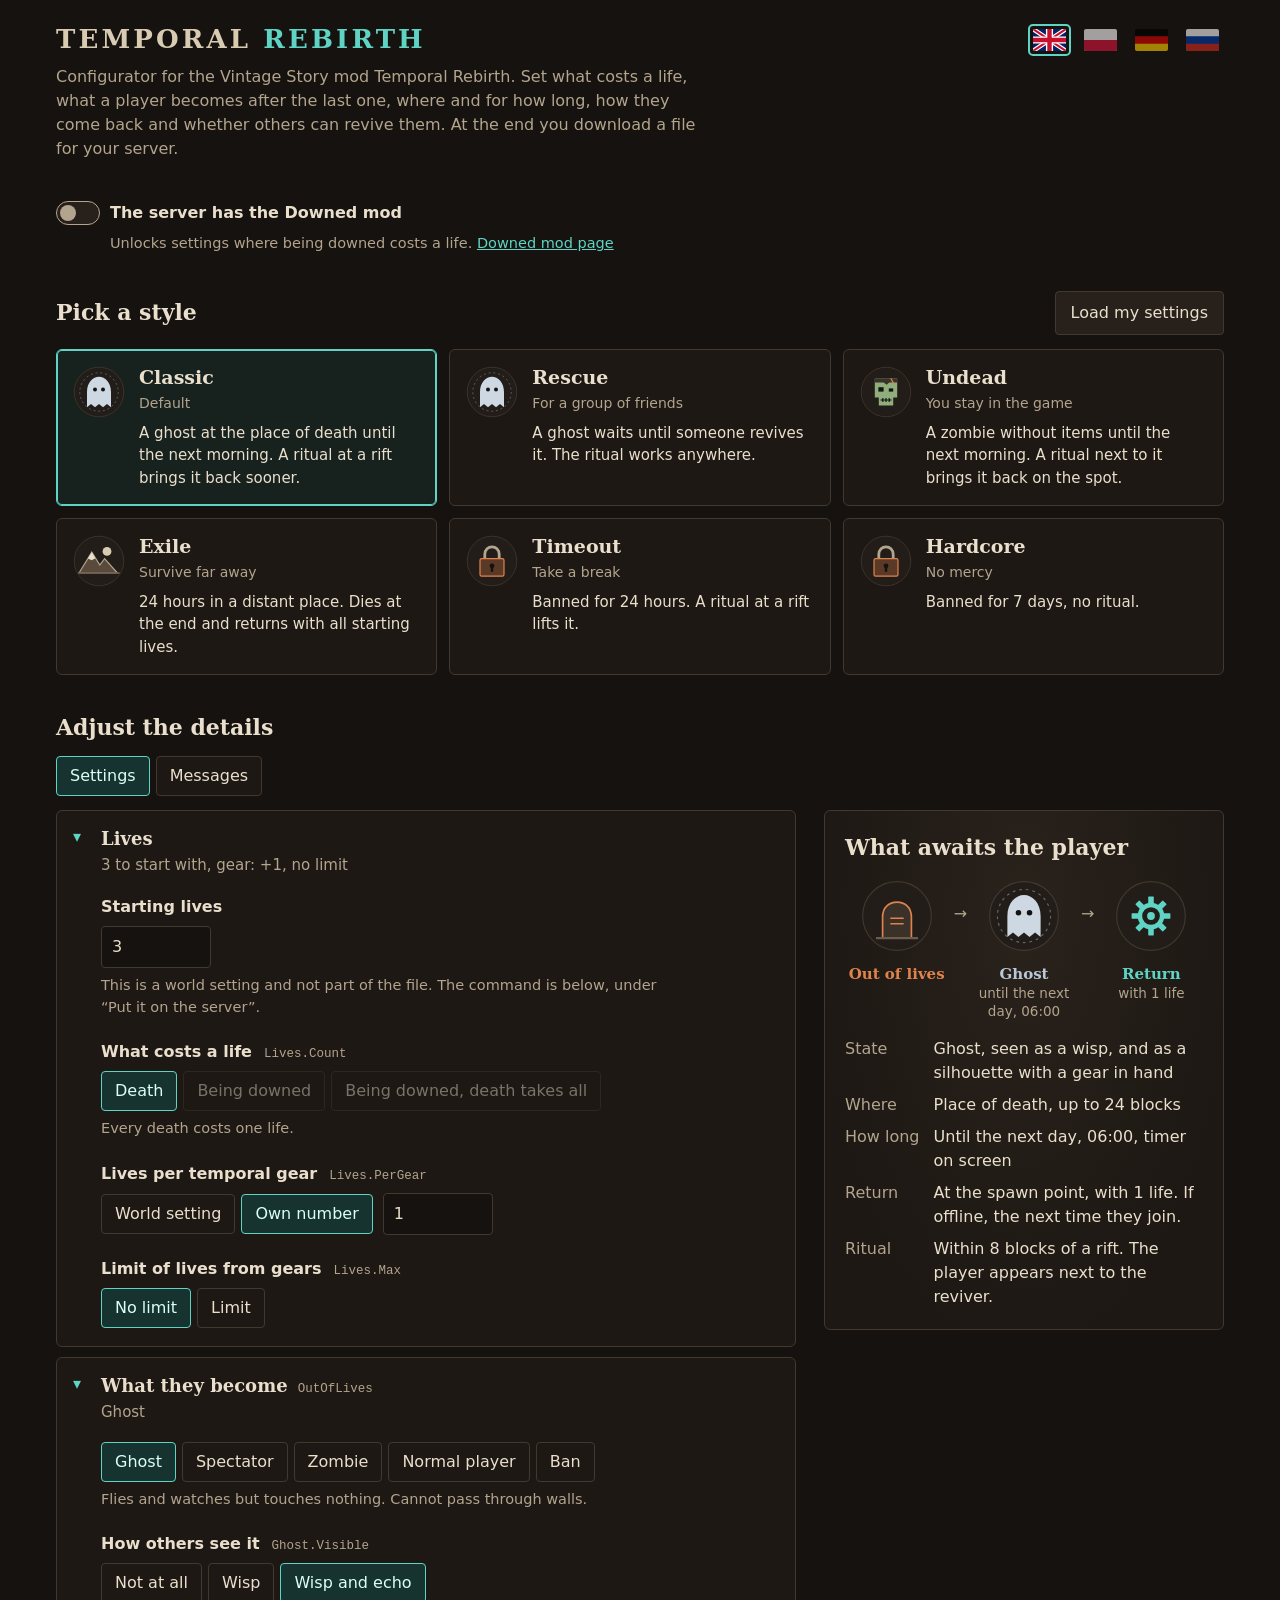
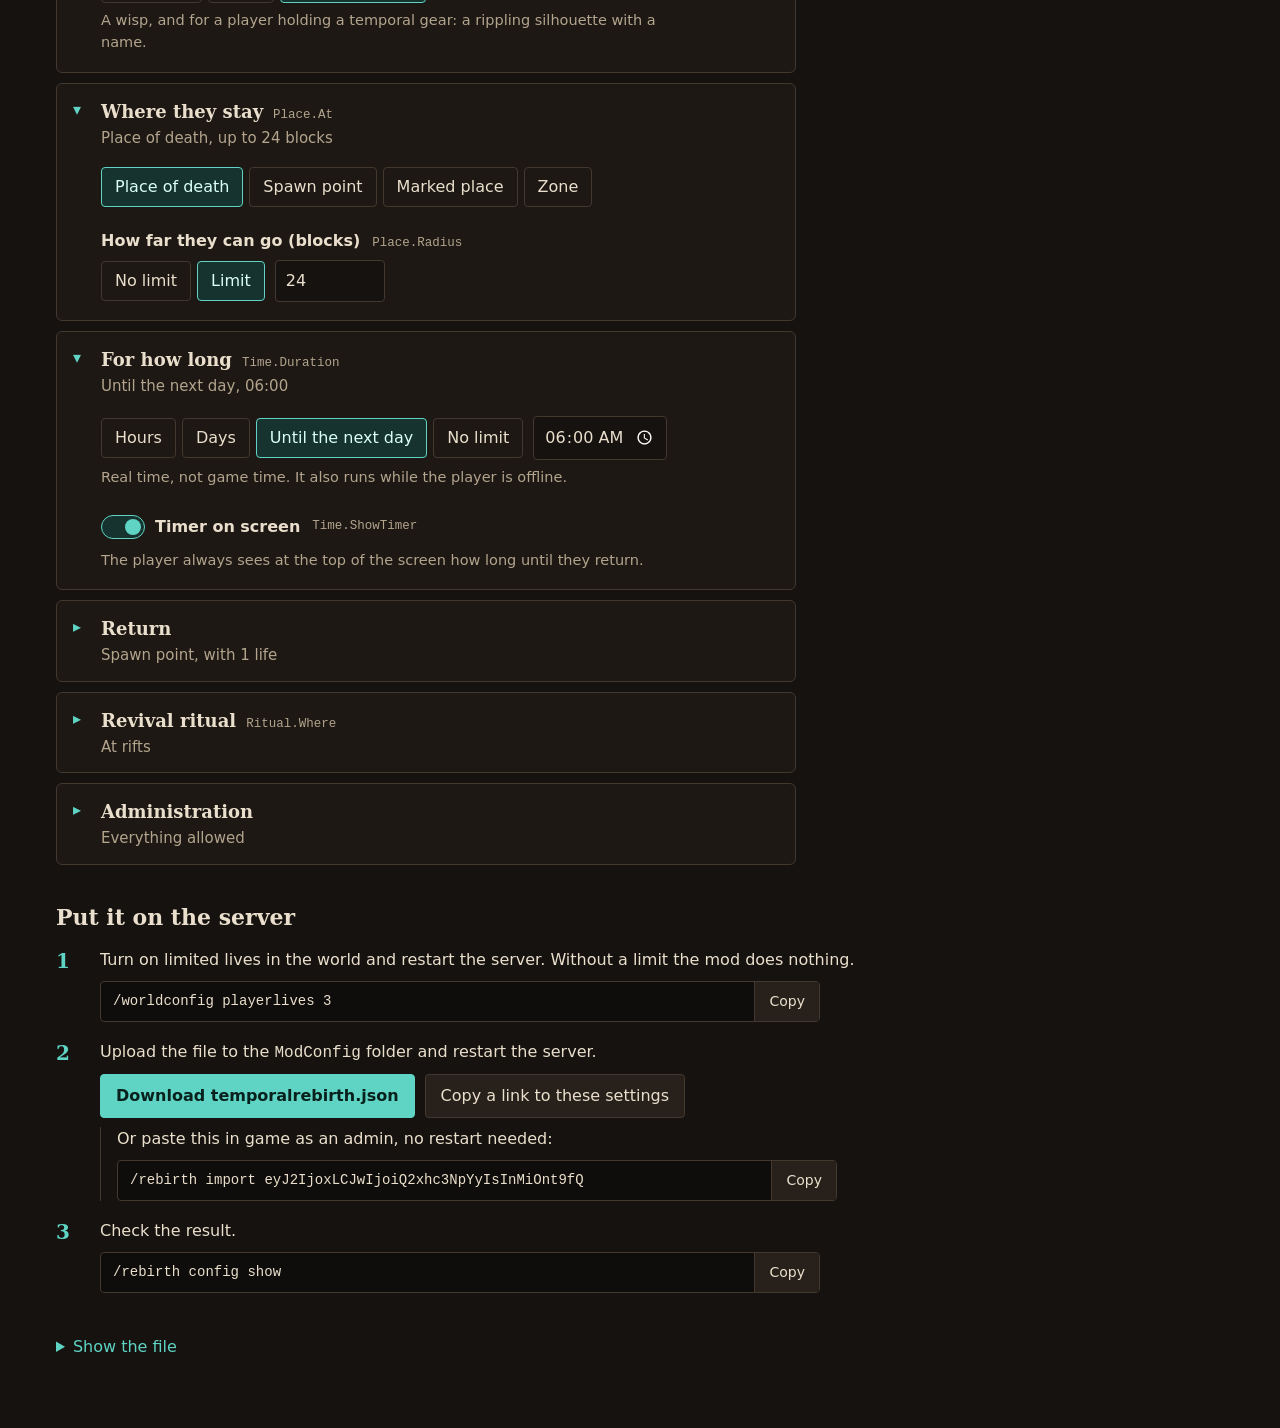
==== commit 595c59b0: "feat: English, German and Russian for the configurator and the mod The configurator picks the browse" ====
--- a/docs/configurator/index.html
+++ b/docs/configurator/index.html
@@ -1,9 +1,9 @@
 <!doctype html>
-<html lang="pl">
+<html lang="en">
 <head>
 <meta charset="utf-8">
 <meta name="viewport" content="width=device-width, initial-scale=1">
-<title>Konfigurator Temporal Rebirth</title>
+<title>Temporal Rebirth Configurator</title>
 <style>
   /* Layout: presets across the top, settings on the left, a sticky "what players experience" story on the right,
      installation steps below. One dark look on purpose: it continues the mod's infographic and logo. */
@@ -79,6 +79,11 @@
   input[type="number"] { width: 110px; font-variant-numeric: tabular-nums; }
   textarea { width: 100%; min-height: 72px; resize: vertical; }
   input[aria-invalid="true"] { border-color: var(--bad); }
+  .flags { display: flex; gap: 8px; }
+  .flags button { background: none; border: 2px solid transparent; border-radius: 5px; padding: 3px; line-height: 0; opacity: .6; }
+  .flags button:hover { opacity: 1; }
+  .flags button[aria-pressed="true"] { border-color: var(--teal); opacity: 1; }
+  .flags svg { width: 33px; height: 22px; border-radius: 2px; display: block; }
   .tabs { margin: 12px 0 14px; }
   .fields h4 { margin: 8px 0 -8px; font: 700 16px/1.3 var(--display); color: var(--teal); }
   .dur { display: flex; flex-wrap: wrap; gap: 10px; align-items: center; }
@@ -167,6 +172,7 @@
   <div>
     <header>
       <h1>Temporal <span>Rebirth</span></h1>
+      <div class="flags" id="flags" role="group" aria-label="Language"></div>
     </header>
     <p class="lead" data-t="lead"></p>
   </div>
@@ -223,63 +229,38 @@
 
 <script src="schema.js"></script>
 <script src="logic.js"></script>
+<script src="i18n/pl.js"></script>
+<script src="i18n/en.js"></script>
+<script src="i18n/de.js"></script>
+<script src="i18n/ru.js"></script>
+<script src="i18n.js"></script>
 <script>
 const { schema, fields, byKey } = TR;
-
-const T = {
-  lead: "Konfigurator moda Temporal Rebirth do Vintage Story. Ustawisz tu, co zabiera życia, kim staje się gracz po stracie ostatniego, gdzie i jak długo wtedy przebywa, jak wraca i czy inni mogą go wskrzesić. Na końcu pobierzesz gotowy plik na serwer.",
-  downedLabel: "Na serwerze jest mod Downed", downedHelp: "Odblokowuje ustawienia, w których życia zabiera powalenie.", downedLink: "Strona moda Downed", downedNeeded: "Potrzebny mod Downed. Włącz go u góry strony.",
-  tabSettings: "Ustawienia", tabMessages: (n) => n ? "Komunikaty (własne: " + n + ")" : "Komunikaty", vars: "Można użyć: ", builtin: "tekst moda",
-  pick: "Wybierz styl", tune: "Dopasuj szczegóły", story: "Co czeka gracza", install: "Wgraj na serwer",
-  importOpen: "Wczytaj moje ustawienia", importLabel: "Wklej plik temporalrebirth.json (także z moda 0.6.x), komendę importu albo link.",
-  importGo: "Wczytaj", importFile: "Wybierz plik", showFile: "Pokaż plik", withComments: "Z objaśnieniami",
-  changes: (n) => n === 1 ? "1 zmiana" : n + " " + few(n, "zmiany", "zmian"), reset: (v) => "Przywróć: " + v, on: "włączone", off: "wyłączone",
-  hours: "Godziny", days: "Dni", next: "Do następnego dnia", forever: "Bez limitu",
-  allowed: "Dozwolone: ",
-  died: "Koniec żyć", back: "Powrót", never: "Bez powrotu",
-  copy: "Kopiuj", copied: "Skopiowano", copyFail: "Zaznacz tekst i skopiuj ręcznie", downloaded: "Pobrano plik", loaded: "Wczytano ustawienia",
-  download: "Pobierz temporalrebirth.json", copyLink: "Kopiuj link do ustawień",
-  s1: "Włącz limit żyć w świecie i zrestartuj serwer. Bez limitu mod nic nie robi.", startLives: "Życia na start", startLivesHelp: "To ustawienie świata, nie trafia do pliku. Komenda jest niżej, w „Wgraj na serwer”.", startLivesError: "Dozwolone: 1 … 1000",
-  s2: "Wgraj plik do folderu <code>ModConfig</code> i zrestartuj serwer.", s2or: "Albo wklej w grze jako admin, bez restartu:",
-  s2admin: "Komenda nie zmienia sekcji Administracja, robi to tylko plik.", s2blocked: "Komenda nie zadziała, jeśli zmiana ustawień jest już na serwerze wyłączona.",
-  s3: "Zaznacz miejsca. Stań tam, gdzie mają być, i wpisz:", pstart: "Gdzie gracz przebywa.", pstartZone: "Gdzie gracz się pojawia. Musi leżeć w strefie.", preturn: "Gdzie gracz wraca.", pritual: "Gdzie działa rytuał.",
-  sClaims: "Wyznacz strefę land claimami:",
-  claimNotes: ["Tylko za pierwszym razem.", "", "Stojąc w jednym rogu strefy.", "Stojąc w przeciwległym rogu.", "Cała wysokość, inaczej granica jest też pod ziemią.", "", "Dodaje claim do strefy.", ""],
-  claimMore: "Kolejny claim: to samo bez pierwszej komendy. Rozmiar ogranicza twoja rola na serwerze.",
-  rTitle: "Uprawnienia dla moderatorów",
-  rIntro: "Admini i gracze z controlserver mogą robić wszystko, co włączone wyżej. Innym nadasz wybrane uprawnienia komendą w grze, po instalacji moda.",
-  rWho: "Komu", rRole: "Rola", rPlayer: "Gracz", rRoles: "Np. sumod (moderator survivalu), crmod (moderator creative) albo własna.",
-  rNameRole: "Wpisz nazwę roli, bez spacji.", rNamePlayer: "Wpisz nick gracza.",
-  rRevoke: "Cofniesz to tą samą komendą z revoke zamiast grant.", rOff: "Wszystkie akcje są wyłączone, nie ma czego nadać.",
-  s4: "Sprawdź wynik.",
-  repOld: "Przeliczono ustawienia z moda 0.6.x.", repOk: "Odczytano wszystko.", repProblems: "Odczytano, z wyjątkiem:",
-  unknown: (k) => k + ": nieznane ustawienie, pominięte", badvalue: (k, a) => k + ": zła wartość, została domyślna. Dozwolone: " + a, newer: "Plik pochodzi z nowszej wersji, części ustawień może brakować.",
-  empty: "Najpierw coś wklej.", json: (d) => "To nie jest poprawny JSON. " + d, code: "Nie da się odczytać tego kodu ani linku. Sprawdź, czy skopiowano całość.",
-  w: {
-    onlyRitual: "Czas jest bez limitu, więc gracz wróci dopiero, gdy ktoś odprawi rytuał albo przywróci go admin.",
-    never: "Czas jest bez limitu i żaden rytuał nie pomoże, więc gracza przywróci tylko admin.",
-    onlyRitualNoAdmin: "Czas jest bez limitu, a admini nie mogą przywracać graczy. Zostaje rytuał albo konsola serwera.",
-    neverNoAdmin: "Czas jest bez limitu, rytuał nie pomoże, a admini nie mogą przywracać graczy. Zostaje konsola serwera.",
-    banNearPlayer: "Zbanowanego nie ma na serwerze, więc rytuał przy graczu nie zadziała. Wybierz inne miejsce rytuału.",
-    pointsOff: "Te ustawienia wymagają zaznaczenia miejsca w grze, a masz to wyłączone w Administracji. Zaznacz je, zanim wgrasz plik.",
-    setLivesRevives: "Admini nie mogą przywracać graczy przez /rebirth revive, ale mogą przez /rebirth setlives.",
-    livesOverMax: "Gracz wraca z większą liczbą żyć niż limit, więc zębatki nic mu nie dadzą.",
-    noPenalty: "Zwykły gracz bez limitu odległości prawie nie odczuje straty żyć. Ustaw odległość, wyznaczone miejsce albo strefę.",
-    zoneClaims: "Strefa zadziała dopiero, gdy udostępnisz grupie claimy. Bez nich nikogo nie zatrzyma.",
-    walkAway: "Bez limitu odległości gracz może odejść z wyznaczonego miejsca.",
-    noTime: "W twojej wiadomości o banie nie ma {time}, więc gracz nie dowie się, kiedy wróci.",
-  },
-};
-
-function few(n, a, b) {
-  const t = n % 10, h = n % 100;
-  return Number.isInteger(n) && t >= 2 && t <= 4 && (h < 12 || h > 14) ? a : b;
-}
 
 const store = {
   get(k) { try { return localStorage.getItem("tr." + k); } catch { return null; } },
   set(k, v) { try { localStorage.setItem("tr." + k, v); } catch { /* private window */ } },
 };
+
+// Drawn rather than emoji: Windows shows flag emoji as letters.
+const FLAGS = {
+  en: '<path fill="#012169" d="M0 0h60v40H0z"/><path stroke="#fff" stroke-width="8" d="m0 0 60 40M60 0 0 40"/><path stroke="#c8102e" stroke-width="4" d="m0 0 60 40M60 0 0 40"/><path stroke="#fff" stroke-width="13" d="M30 0v40M0 20h60"/><path stroke="#c8102e" stroke-width="8" d="M30 0v40M0 20h60"/>',
+  pl: '<path fill="#fff" d="M0 0h60v40H0z"/><path fill="#dc143c" d="M0 20h60v20H0z"/>',
+  de: '<path fill="#000" d="M0 0h60v40H0z"/><path fill="#d00" d="M0 13.3h60V40H0z"/><path fill="#ffce00" d="M0 26.7h60V40H0z"/>',
+  ru: '<path fill="#fff" d="M0 0h60v40H0z"/><path fill="#0039a6" d="M0 13.3h60V40H0z"/><path fill="#d52b1e" d="M0 26.7h60V40H0z"/>',
+};
+const LANGS = ["en", "pl", "de", "ru"];
+let lang = [store.get("lang"), (navigator.language || "").slice(0, 2)].find((l) => LANGS.includes(l)) || "en";
+let T, S;
+
+function setLang(code) {
+  lang = code;
+  T = TR_I18N[lang].ui;
+  S = TR_I18N[lang].story;
+  TR.localize(lang);
+  document.documentElement.lang = lang;
+}
+setLang(lang);
 
 let preset = "Classic";
 let state = TR.applyPreset("Classic");
@@ -316,27 +297,11 @@
 
 /* ---------- wording ---------- */
 const optionLabel = (key, value) => byKey[key].options.find((o) => o.value === value).label;
-const blocksGen = (n) => n + " " + (n === 1 ? "bloku" : "bloków");
-const livesText = () => {
-  const n = state["Return.Lives"];
-  return n === -1 ? "z pełną pulą żyć" : n === 1 ? "z 1 życiem" : "z " + n + " życiami";
-};
+const livesText = () => S.lives(state["Return.Lives"]);
 const ritualWorks = () => TR.ritualWorks(state);
 const capital = (s) => s[0].toUpperCase() + s.slice(1);
-
-function durationText(value = state["Time.Duration"]) {
-  const d = TR.parseDuration(value);
-  if (d.kind === "forever") return "bez limitu czasu";
-  if (d.kind === "next") return "do następnego dnia, " + d.time;
-  if (d.kind === "h") return d.n + " " + (d.n === 1 ? "godzina" : Number.isInteger(d.n) ? few(d.n, "godziny", "godzin") : "godziny");
-  return d.n + " " + (d.n === 1 ? "dzień" : Number.isInteger(d.n) ? "dni" : "dnia");
-}
-
-function placeText() {
-  if (state["Place.At"] === "Zone") return "Strefa grupy „" + state["Place.Group"] + "”";
-  const r = state["Place.Radius"];
-  return optionLabel("Place.At", state["Place.At"]) + (r === 0 ? ", bez limitu odległości" : ", do " + blocksGen(r));
-}
+const durationText = (value = state["Time.Duration"]) => S.duration(TR.parseDuration(value));
+const placeText = () => state["Place.At"] === "Zone" ? S.zone(state["Place.Group"]) : optionLabel("Place.At", state["Place.At"]) + S.radius(state["Place.Radius"]);
 
 /** [label, text] rows of the story panel. */
 function storyRows() {
@@ -344,39 +309,29 @@
   const forever = state["Time.Duration"] === "forever";
   const rows = [];
 
-  if (state["Lives.Count"] !== "Deaths") {
-    rows.push(["Życie traci", "Przy powaleniu. " + (state["Lives.Count"] === "Downs" ? "Niepodniesiony odradza się." : "Śmierć zabiera wszystkie życia.")]);
-  }
-  let who = ban ? "Nie wejdzie na serwer" : optionLabel("OutOfLives", form);
-  if (form === "Ghost") who += { Nobody: ", niewidoczny", Wisp: ", widoczny jako ognik", WispAndEcho: ", widoczny jako ognik, a z zębatką jako sylwetka" }[state["Ghost.Visible"]];
-  if (form === "Zombie") who += state["Zombie.CanUseItems"] ? ", może używać przedmiotów" : ", nie używa przedmiotów";
-  rows.push(["Stan", who]);
-  if (!ban) {
-    const access = walks && state["Place.At"] === "Zone" ? { Traverse: ", niczego nie użyje", Use: ", używa bloków, ale nie buduje", All: ", może budować i niszczyć" }[state["Place.Access"]] : "";
-    rows.push(["Gdzie", placeText() + access]);
-  }
-  rows.push(["Na ile", capital(durationText())]);
-  if (!ban && !forever && state["Time.ShowTimer"]) rows[rows.length - 1][1] += ", licznik na ekranie";
-  if (walks) rows.push(["Gdy zginie", "Wraca w to samo miejsce, a czas leci dalej. Zębatki nic mu nie dają."]);
-
-  if (!forever) {
-    let s = { Spawn: "W punkcie odrodzenia", Body: "W miejscu śmierci", Fixed: "W wyznaczonym miejscu" }[state["Return.At"]] + ", " + livesText() + ".";
-    if (walks && state["Return.DieAtEnd"]) s = "Najpierw ginie. " + s;
-    rows.push(["Powrót", s + (ban ? " Przy następnym wejściu." : " Jeśli jest offline, przy następnym wejściu.")]);
+  if (state["Lives.Count"] !== "Deaths") rows.push([S.rows.loses, S.count[state["Lives.Count"]]]);
+  let who = ban ? S.banned : optionLabel("OutOfLives", form);
+  if (form === "Ghost") who += S.ghost[state["Ghost.Visible"]];
+  if (form === "Zombie") who += S.items(state["Zombie.CanUseItems"]);
+  rows.push([S.rows.state, who]);
+  if (!ban) rows.push([S.rows.where, placeText() + (walks && state["Place.At"] === "Zone" ? S.access[state["Place.Access"]] : "")]);
+  rows.push([S.rows.time, capital(durationText()) + (!ban && !forever && state["Time.ShowTimer"] ? S.timer : "")]);
+  if (walks) rows.push([S.rows.dies, S.dies]);
+
+  let back;
+  if (forever) {
+    back = ritualWorks() ? S.onlyRitual(livesText()) : S.none;
   } else {
-    rows.push(["Powrót", ritualWorks() ? "Tylko przez rytuał, " + livesText() + "." : "Brak."]);
+    back = (walks && state["Return.DieAtEnd"] ? S.firstDies : "") + S.back[state["Return.At"]] + ", " + livesText() + "." + (ban ? S.nextLogin : S.offline);
   }
   const health = state["Return.HealthPercent"], satiety = state["Return.SatietyPercent"];
-  if (health !== -1) rows[rows.length - 1][1] += " Zdrowie " + health + "%.";
-  if (satiety !== -1) rows[rows.length - 1][1] += " Sytość " + satiety + "%.";
+  rows.push([S.rows.back, back + (health !== -1 ? S.health(health) : "") + (satiety !== -1 ? S.satiety(satiety) : "")]);
 
   if (!ritualWorks()) {
-    rows.push(["Rytuał", state["Ritual.Where"] === "Disabled" ? "Wyłączony" : "Nie zdejmuje bana"]);
+    rows.push([S.rows.ritual, state["Ritual.Where"] === "Disabled" ? S.ritualOff : S.noLift]);
   } else {
-    const r = state["Ritual.Range"], c = state["Ritual.CooldownHours"];
-    const where = { Rift: "Do " + blocksGen(r) + " od wyrwy", NearPlayer: "Do " + blocksGen(r) + " od wskrzeszanego", FixedPlace: "Do " + blocksGen(r) + " od wyznaczonego miejsca", Anywhere: "Wszędzie" }[state["Ritual.Where"]];
-    const at = { Caster: "obok wskrzeszającego", InPlace: ban ? "tam, gdzie był ostatnio" : "tam, gdzie jest", Body: "w miejscu śmierci", Spawn: "w punkcie odrodzenia" }[state["Ritual.ReviveAt"]];
-    rows.push(["Rytuał", where + ". Gracz pojawia się " + at + (ban ? " przy następnym wejściu" : "") + "." + (c > 0 ? " Ponownie po " + c + " godz." : "")]);
+    const c = state["Ritual.CooldownHours"];
+    rows.push([S.rows.ritual, S.ritualAt[state["Ritual.Where"]](state["Ritual.Range"]) + ". " + S.appears(state["Ritual.ReviveAt"], ban) + (c > 0 ? S.cooldown(c) : "")]);
   }
   return rows;
 }
@@ -389,18 +344,9 @@
     case "time": return capital(durationText());
     case "return": return state["Time.Duration"] === "forever" ? capital(livesText()) : optionLabel("Return.At", state["Return.At"]) + ", " + livesText();
     case "ritual": return optionLabel("Ritual.Where", state["Ritual.Where"]);
-    case "messages": {
-      const n = fields.filter((f) => f.builtin && state[f.key]).length;
-      return n ? "Własne: " + n : "Wszystkie z moda";
-    }
-    case "lives": {
-      const g = state["Lives.PerGear"], max = state["Lives.Max"];
-      return worldLives + " na start, zębatka: " + (g === -1 ? "według świata" : "+" + g) + ", " + (max === -1 ? "bez limitu" : "limit " + max);
-    }
-    default: {
-      const off = fields.filter((f) => f.section === "admin" && !state[f.key]);
-      return off.length ? "Wyłączone: " + off.map((f) => f.label.toLowerCase()).join(", ") : "Wszystko dozwolone";
-    }
+    case "messages": return S.nowMessages(fields.filter((f) => f.builtin && state[f.key]).length);
+    case "lives": return S.nowLives(worldLives, state["Lives.PerGear"], state["Lives.Max"]);
+    default: return S.nowAdmin(fields.filter((f) => f.section === "admin" && !state[f.key]).map((f) => f.label));
   }
 }
 
@@ -557,6 +503,18 @@
 
 /* ---------- building and refreshing ---------- */
 function build() {
+  $("flags").replaceChildren(...LANGS.map((code) => {
+    const b = el("button", { type: "button", id: "lang-" + code, title: TR_I18N[code].name, "aria-pressed": String(code === lang), onclick: () => {
+      store.set("lang", code);
+      setLang(code);
+      $("importReport").replaceChildren();
+      build();
+      $("lang-" + code).focus();
+    } });
+    b.setAttribute("aria-label", TR_I18N[code].name);
+    b.innerHTML = '<svg viewBox="0 0 60 40" aria-hidden="true">' + FLAGS[code] + "</svg>";
+    return b;
+  }));
   for (const n of document.querySelectorAll("[data-t]")) n.textContent = T[n.dataset.t];
 
   $("presets").replaceChildren(...schema.presets.map((p) =>
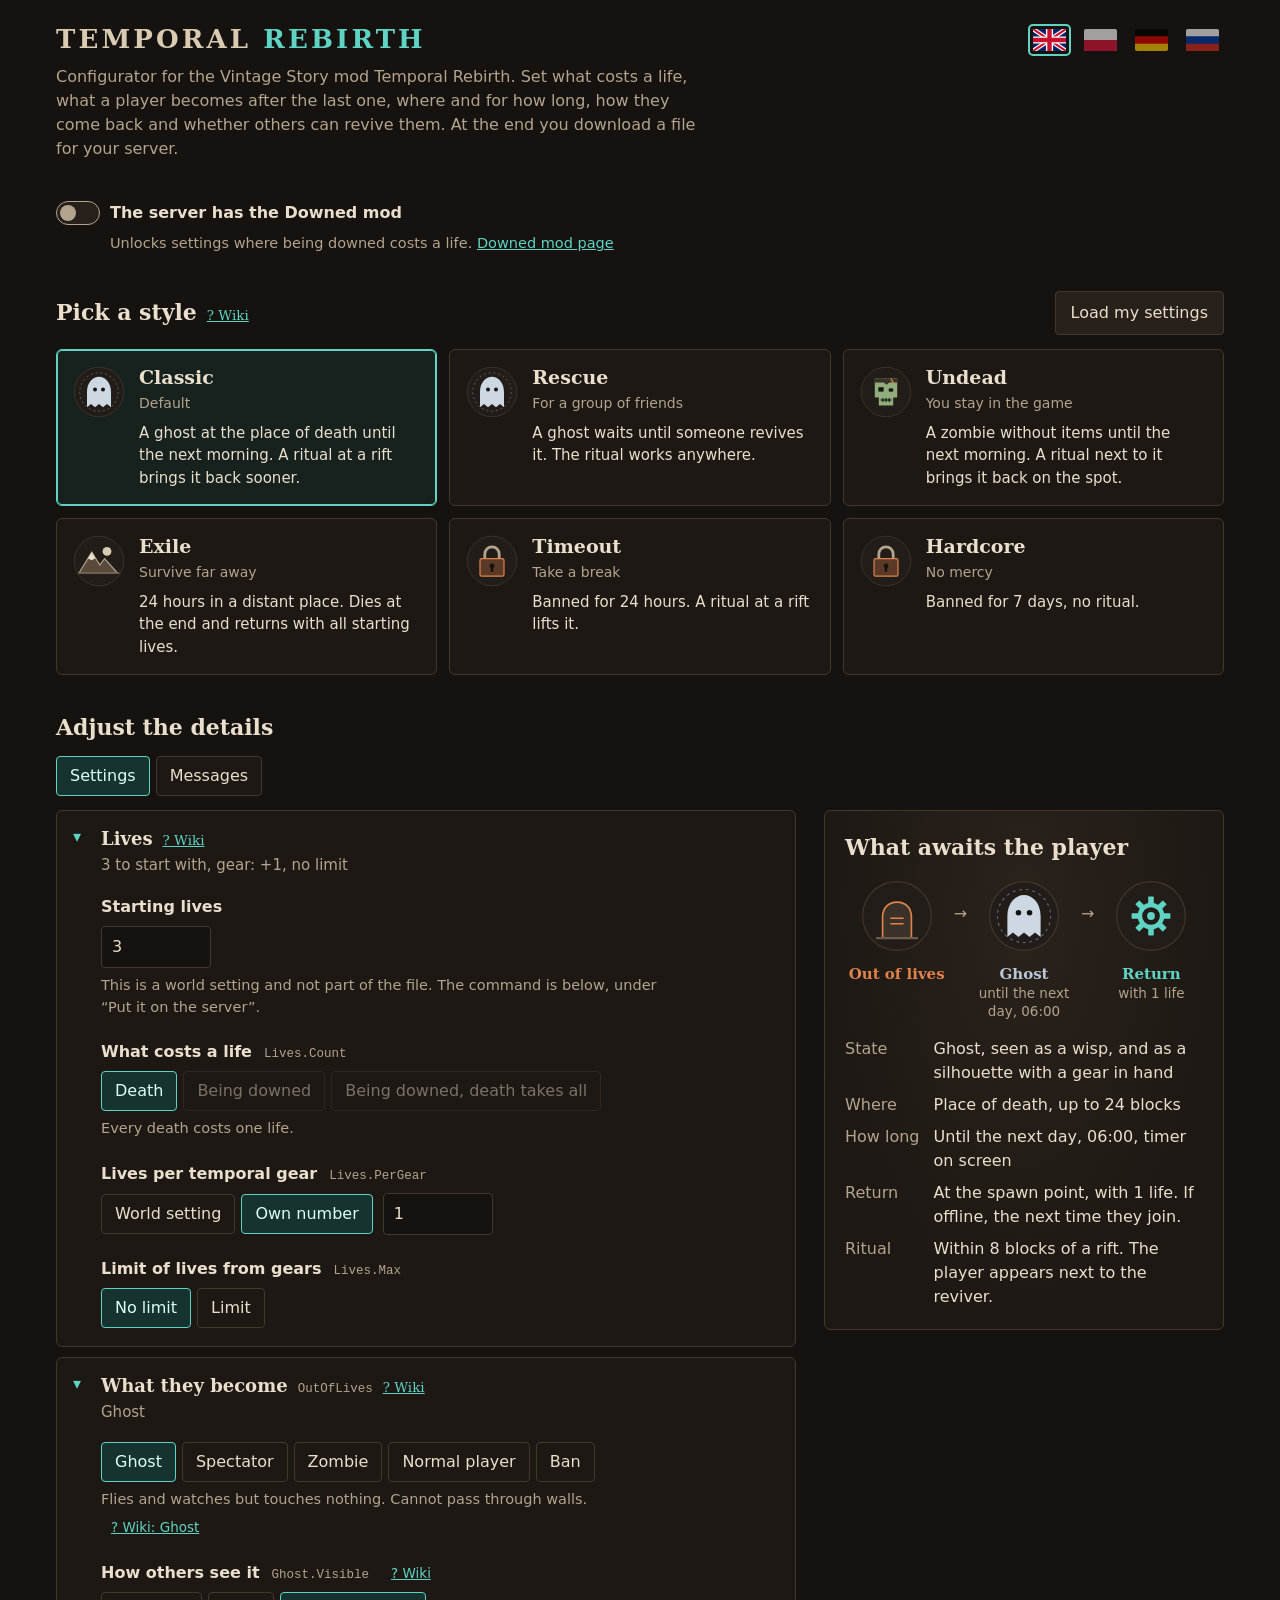
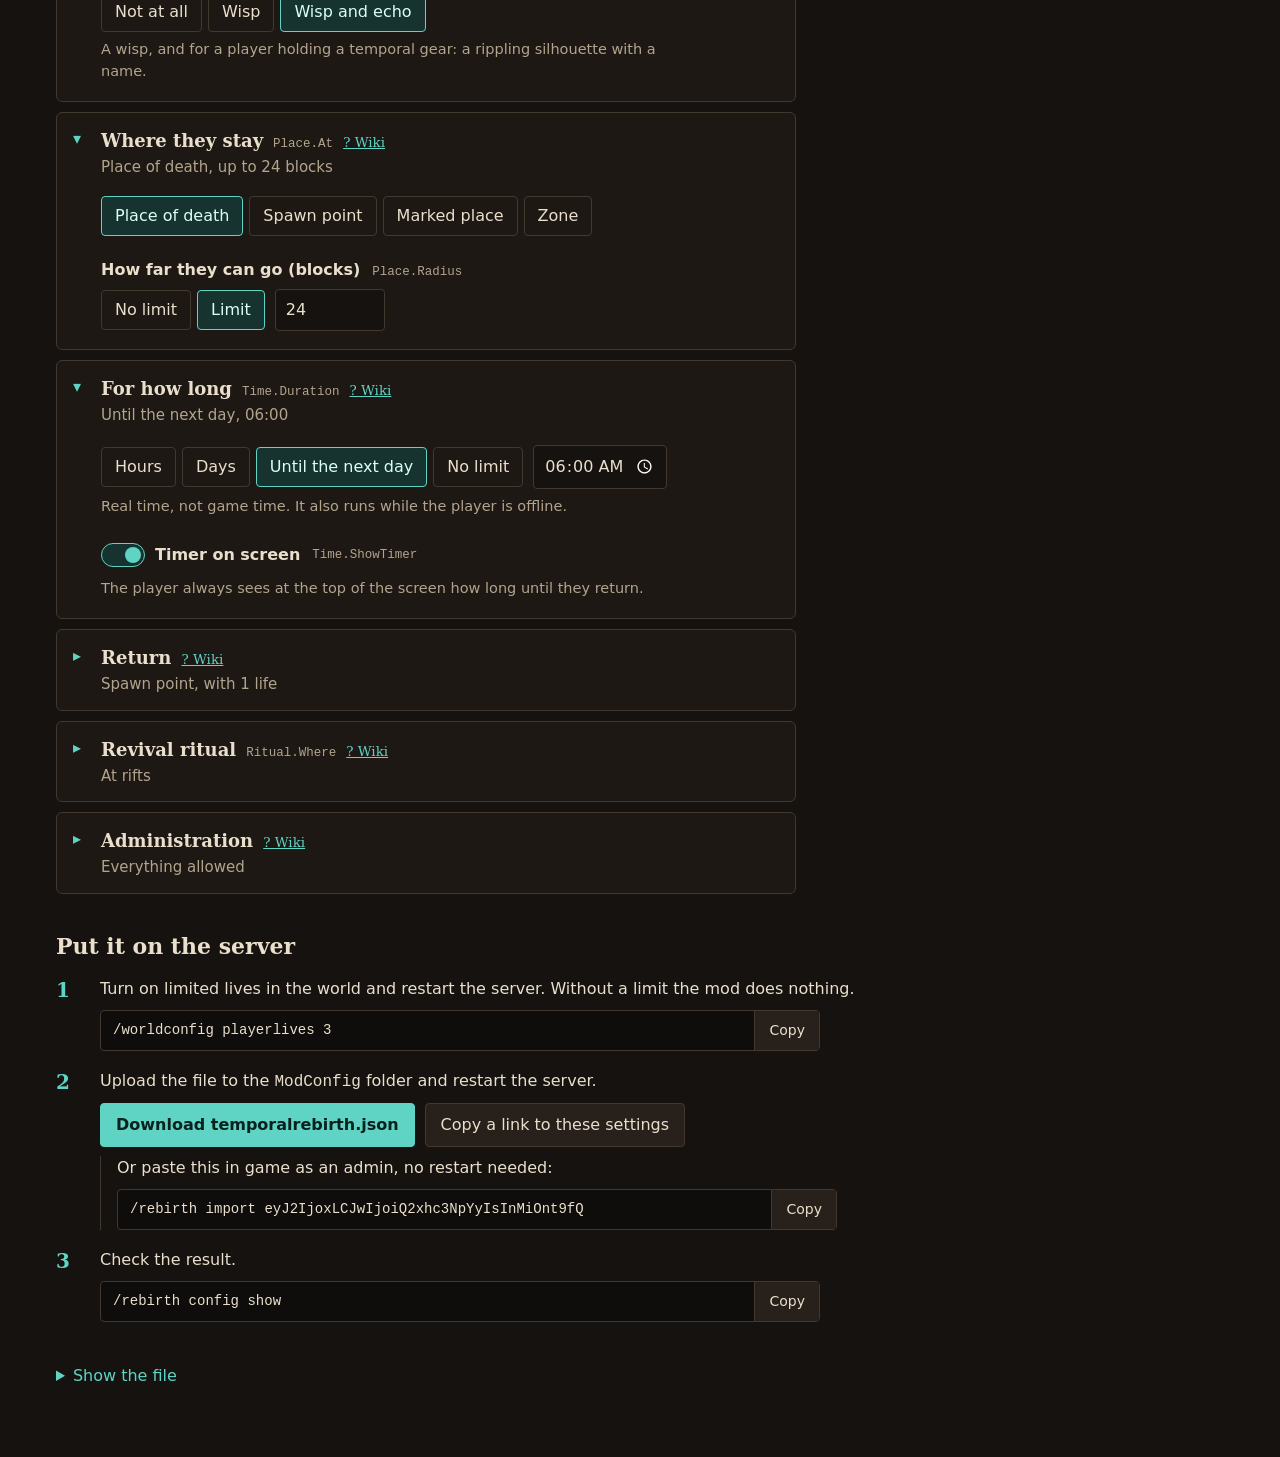
==== commit f23d925c: "Configurator: links to the wiki pages from sections, forms and presets Co-Authored-By: Claude Opus 5" ====
--- a/docs/configurator/index.html
+++ b/docs/configurator/index.html
@@ -38,6 +38,7 @@
   .seg button:hover { border-color: var(--muted); }
   .seg button[aria-disabled="true"] { opacity: .45; cursor: not-allowed; border-color: var(--line); }
   a { color: var(--teal); }
+  a.wiki { font-size: 13.5px; font-weight: 400; white-space: nowrap; margin-left: 10px;  }
   .server { display: grid; gap: 4px; justify-items: start; }
   .server .hint { padding-left: 54px; max-width: none; }
   .seg button[aria-pressed="true"] { background: #17332f; border-color: var(--teal); color: #d9fff8; }
@@ -184,11 +185,11 @@
 
   <section>
     <div class="row" style="justify-content: space-between">
-      <h2 data-t="pick"></h2>
+      <h2><span data-t="pick"></span><span data-wiki="presets"></span></h2>
       <button class="btn" id="importToggle" aria-expanded="false" aria-controls="importBox" data-t="importOpen"></button>
     </div>
     <div id="importBox" hidden style="margin-top:14px">
-      <label for="importText" data-t="importLabel"></label>
+      <label for="importText"><span data-t="importLabel"></span><span data-wiki="config"></span></label>
       <textarea id="importText" spellcheck="false" style="min-height:120px;font-family:var(--mono);font-size:14px"></textarea>
       <div class="row">
         <button class="btn primary" id="importGo" data-t="importGo"></button>
@@ -283,6 +284,8 @@
   n.append(...kids.filter((x) => x != null));
   return n;
 };
+/** Small link to a page of the English wiki; the page names live in the schema. */
+const wikiLink = (page, label) => el("a", { class: "wiki", href: schema.wikiBase + page, target: "_blank", rel: "noopener", title: T.wikiTitle, textContent: "? " + (label ?? T.wiki) });
 const icon = (id) => {
   const s = document.createElementNS("http://www.w3.org/2000/svg", "svg");
   s.setAttribute("viewBox", "0 0 130 130");
@@ -393,6 +396,7 @@
   if (f.type === "enum") {
     const group = el("div", { class: "seg", id, role: "group", "aria-label": f.label });
     const help = el("p", { class: "help" });
+    const more = el("p", { class: "help" });
     for (const o of f.options) {
       group.append(el("button", { type: "button", id: id + "-" + o.value, "data-v": o.value, textContent: o.label, onclick: () => locked(o) ? toast(T.downedNeeded) : setValue(f.key, o.value) }));
     }
@@ -405,12 +409,14 @@
         b.title = off ? T.downedNeeded : "";
       }
       const chosen = f.options.find((o) => o.value === state[f.key]);
+      more.replaceChildren(...(chosen.wiki ? [wikiLink(chosen.wiki, T.wiki + ": " + chosen.wiki)] : []));
+      more.hidden = !chosen.wiki;
       const skip = Object.entries(chosen.helpUnless || {}).some(([key, values]) => values.includes(state[key]));
       help.textContent = skip ? "" : chosen.help || "";
       help.classList.toggle("warning", Boolean(chosen.warn));
       help.hidden = !help.textContent;
     };
-    return [group, help];
+    return f.options.some((o) => o.wiki) ? [group, help, more] : [group, help];
   }
   if (f.type === "duration") return durationControl(f, id);
   const error = el("p", { class: "error", hidden: true });
@@ -516,6 +522,7 @@
     return b;
   }));
   for (const n of document.querySelectorAll("[data-t]")) n.textContent = T[n.dataset.t];
+  for (const n of document.querySelectorAll("[data-wiki]")) n.replaceChildren(wikiLink(schema.wikiPages[n.dataset.wiki]));
 
   $("presets").replaceChildren(...schema.presets.map((p) =>
     el("button", { type: "button", class: "preset", id: "preset-" + p.id, onclick: () => choosePreset(p.id) },
@@ -530,7 +537,7 @@
     const list = fields.filter((f) => f.section === s.id);
     // Choices first, then the options of the chosen mode, in schema order.
     return el("details", { class: "section", id: "sec-" + s.id, open: open["sec-" + s.id] ?? Boolean(s.open) },
-      el("summary", {}, el("h3", {}, s.label, ...list.filter((f) => f.main).map((f) => el("span", { class: "key", textContent: f.key }))), el("span", { class: "now" })),
+      el("summary", {}, el("h3", {}, s.label, ...list.filter((f) => f.main).map((f) => el("span", { class: "key", textContent: f.key })), s.wiki ? wikiLink(s.wiki) : ""), el("span", { class: "now" })),
       el("div", { class: "fields" }, s.help ? el("p", { class: "help sec", textContent: s.help }) : "", s.id === "lives" ? startLives() : "", ...list.flatMap((f, i) => [f.group && f.group !== list[i - 1]?.group ? el("h4", { textContent: f.group }) : "",
         el("div", { class: f.type === "bool" ? "field bool" : "field", "data-key": f.key },
           el("div", { class: "top" },
@@ -539,6 +546,7 @@
               ? el("span", { class: "label", textContent: f.label })
               : el("label", { class: "label", htmlFor: domId(f.key), textContent: f.label }),
             f.main ? "" : el("span", { class: "key", textContent: f.key }),
+            f.wiki ? wikiLink(f.wiki) : "",
             el("button", { type: "button", class: "reset", hidden: true, onclick: () => setValue(f.key, TR.presetValue(preset, f.key)) })),
           ...control(f),
           f.help ? el("p", { class: "help own", textContent: f.help }) : "")]),
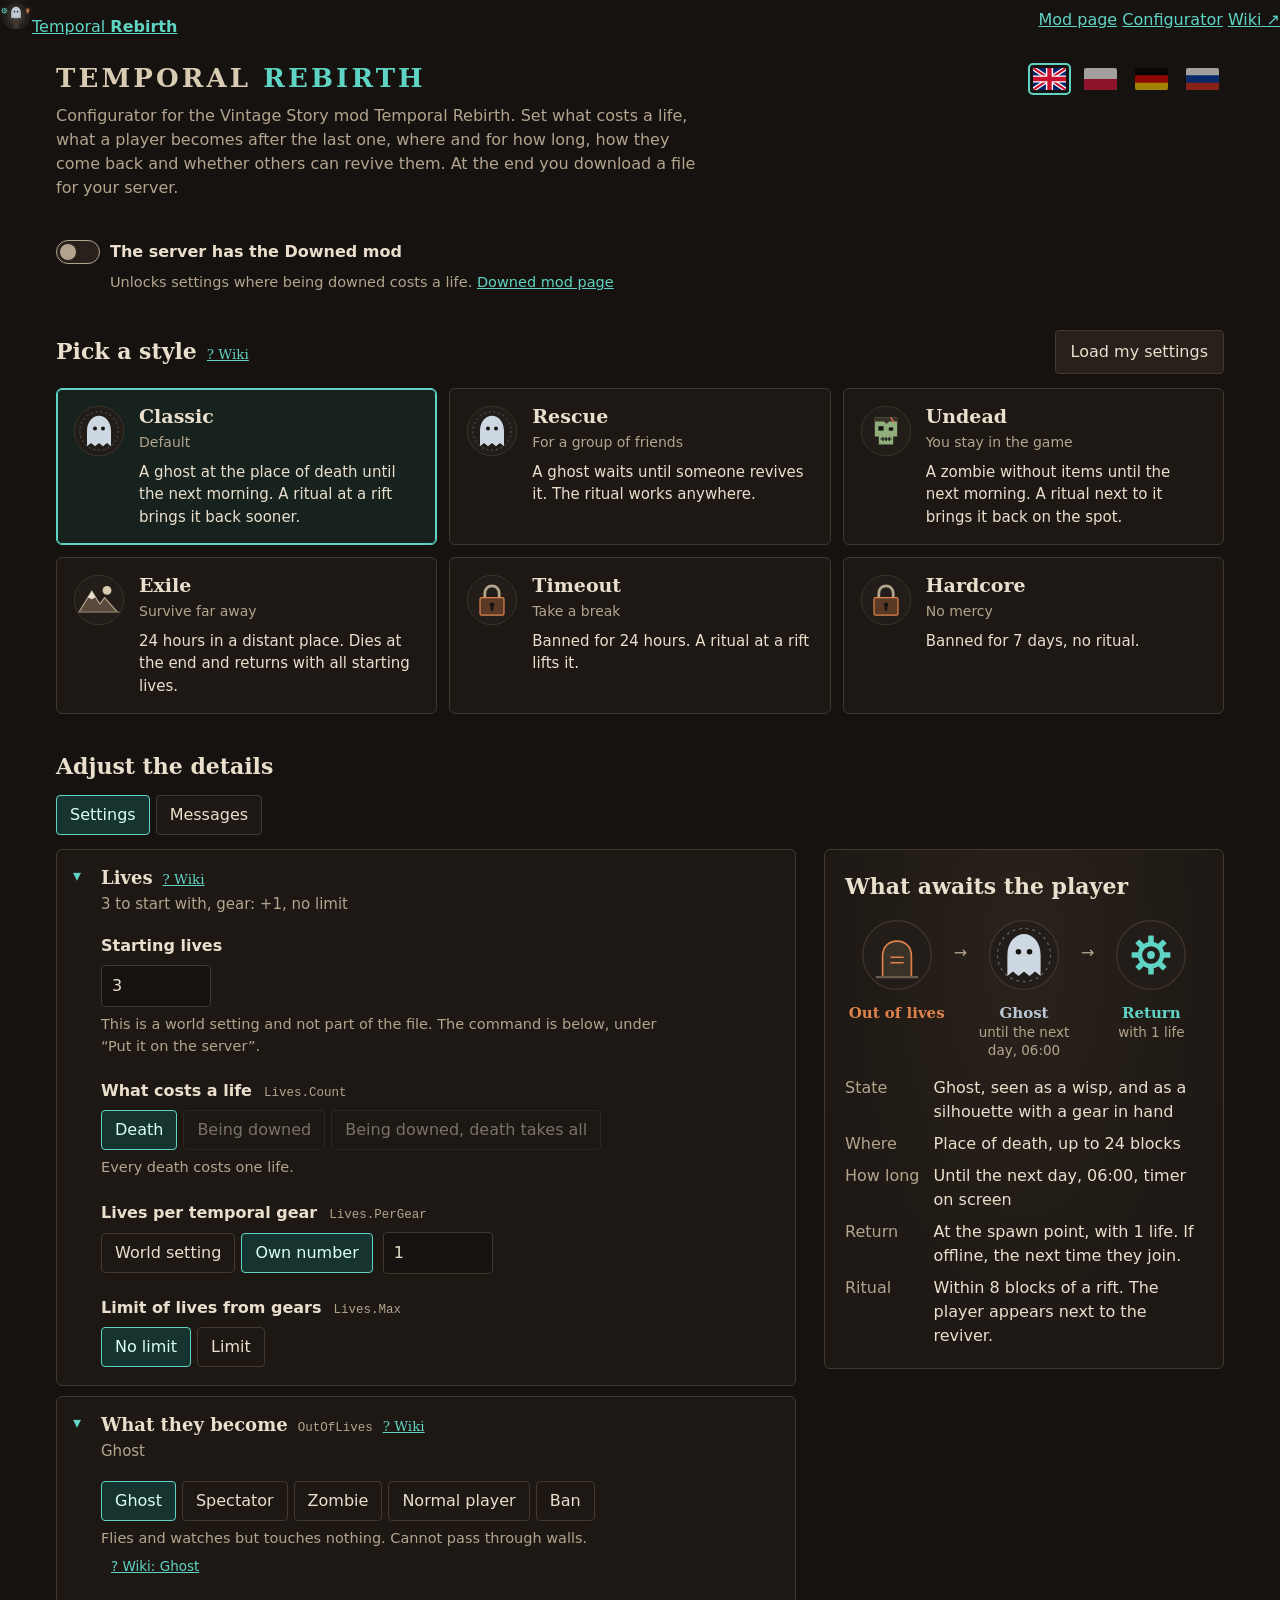
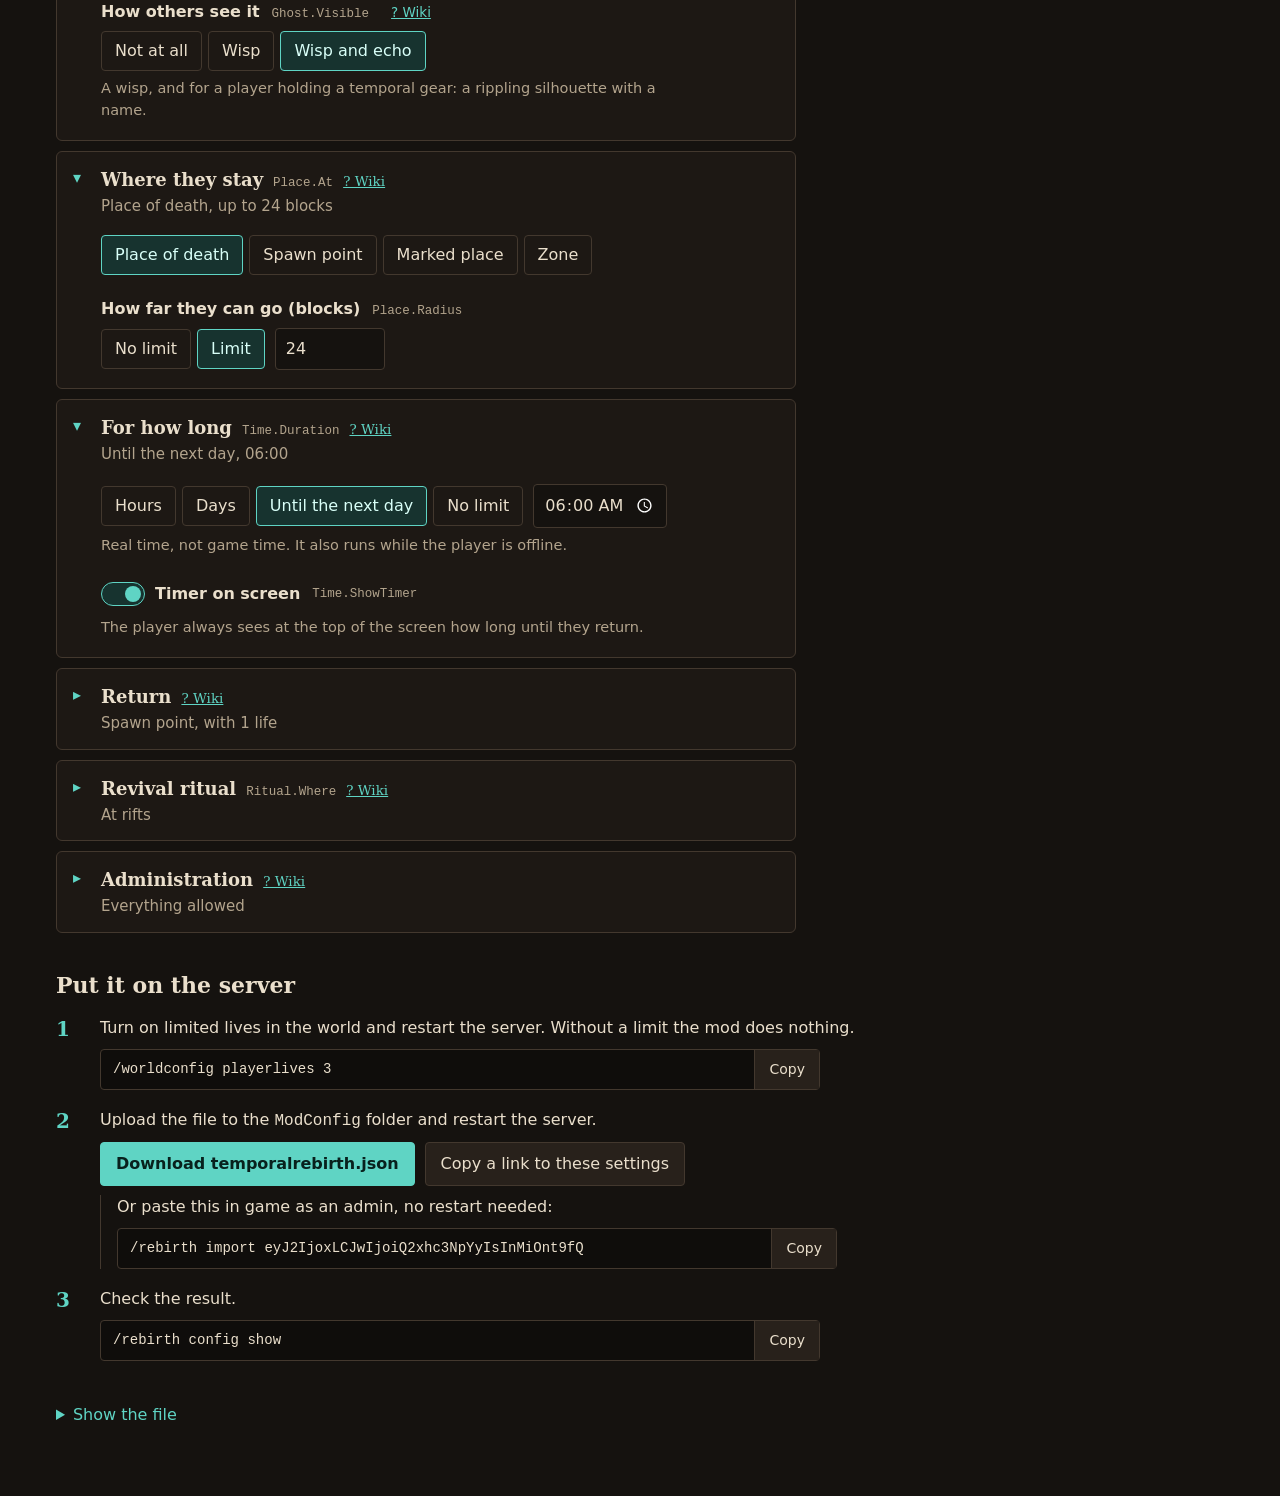
==== commit 0a523e29: "configurator: shared header with the mod's page Co-Authored-By: Claude Opus 5.5 <noreply@anthropic.c" ====
--- a/docs/configurator/index.html
+++ b/docs/configurator/index.html
@@ -4,6 +4,11 @@
 <meta charset="utf-8">
 <meta name="viewport" content="width=device-width, initial-scale=1">
 <title>Temporal Rebirth Configurator</title>
+<link rel="icon" href="../logo-icon.png">
+<link rel="preconnect" href="https://fonts.googleapis.com">
+<link rel="preconnect" href="https://fonts.gstatic.com" crossorigin>
+<link rel="stylesheet" href="https://fonts.googleapis.com/css2?family=Alegreya+SC:wght@700&family=Alegreya+Sans:wght@400&display=swap">
+<link rel="stylesheet" href="../site/nav.css">
 <style>
   /* Layout: presets across the top, settings on the left, a sticky "what players experience" story on the right,
      installation steps below. One dark look on purpose: it continues the mod's infographic and logo. */
@@ -169,6 +174,14 @@
   </defs>
 </svg>
 
+<header class="tr-top">
+  <a class="tr-brand" href="../"><img src="../logo-icon.png" alt="" width="32" height="32"><span>Temporal <b>Rebirth</b></span></a>
+  <nav class="tr-links" aria-label="Temporal Rebirth">
+    <a href="../" data-t="navHome"></a>
+    <a href="./" aria-current="page" data-t="navConfig"></a>
+    <a href="https://github.com/Mrucznik/vs-temporal-rebirth/wiki" target="_blank" rel="noopener"><span data-t="navWiki"></span><span aria-hidden="true"> ↗</span></a>
+  </nav>
+</header>
 <div class="wrap">
   <div>
     <header>
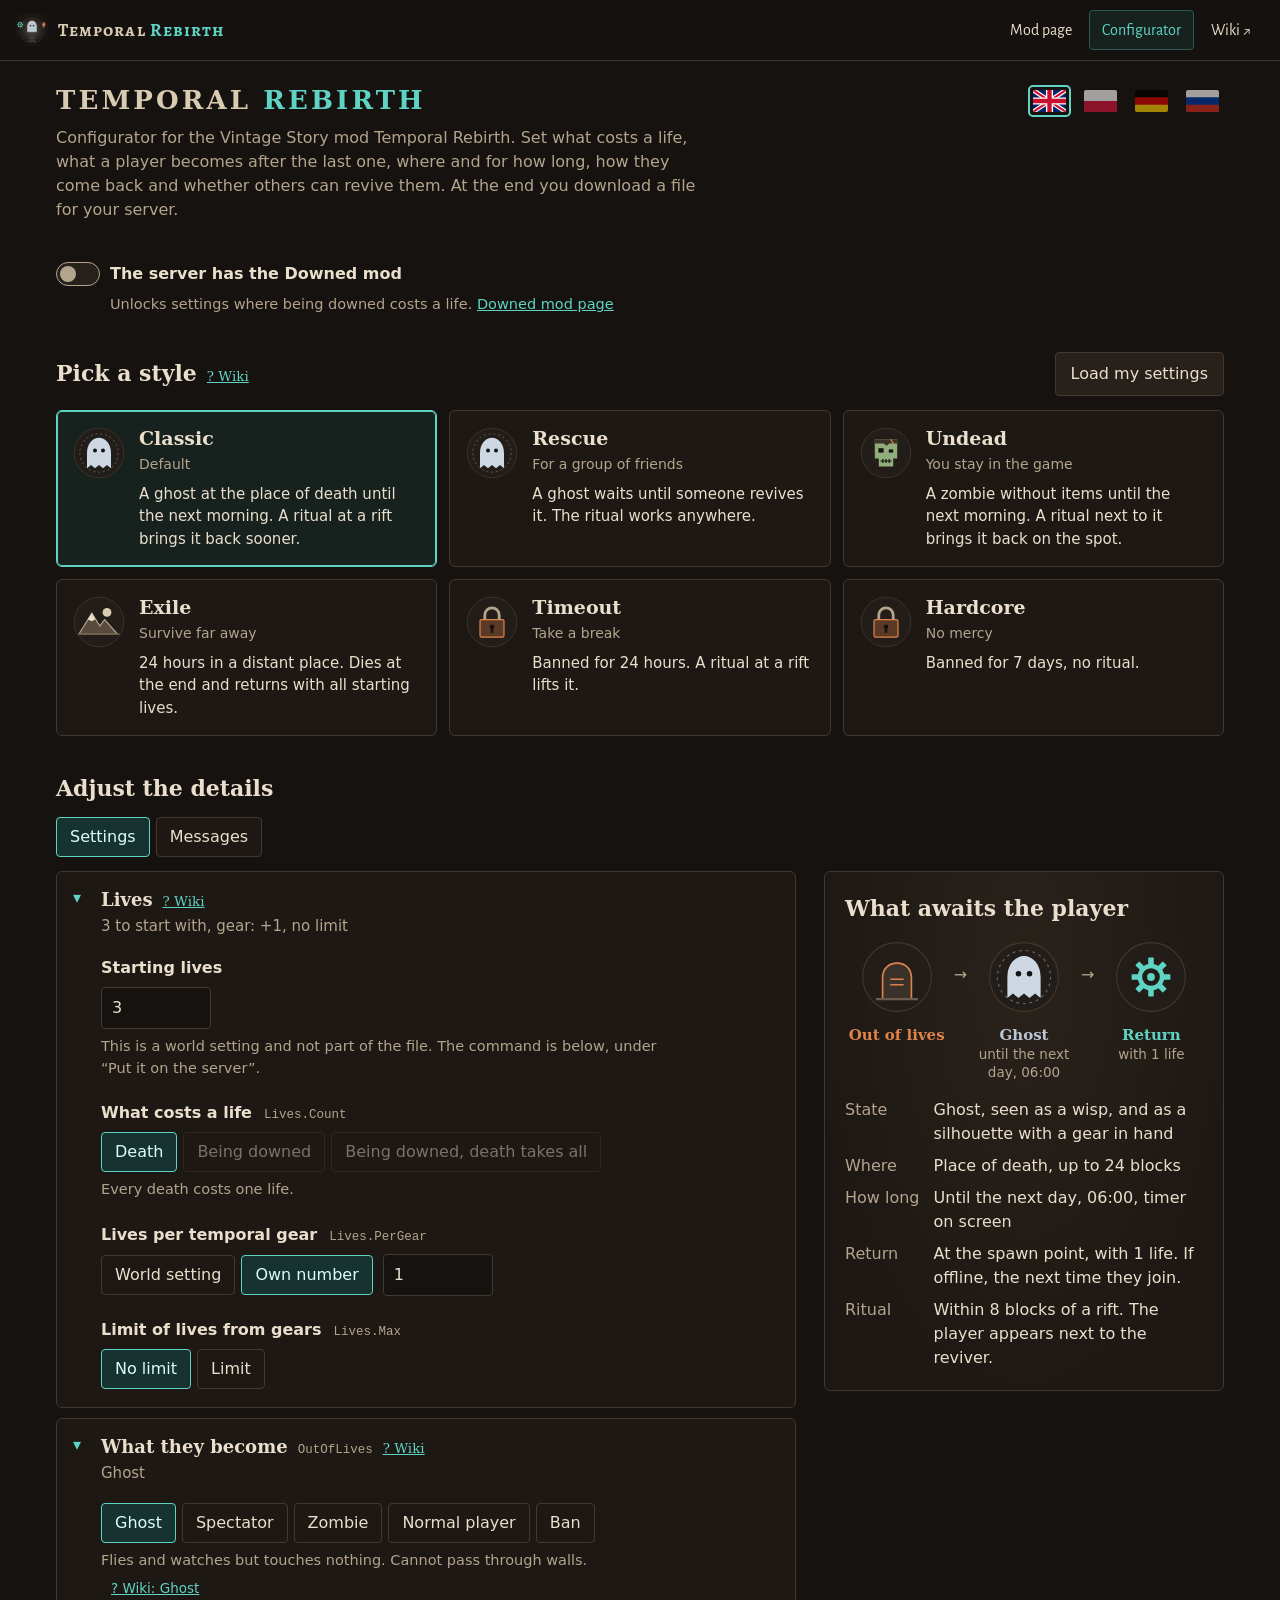
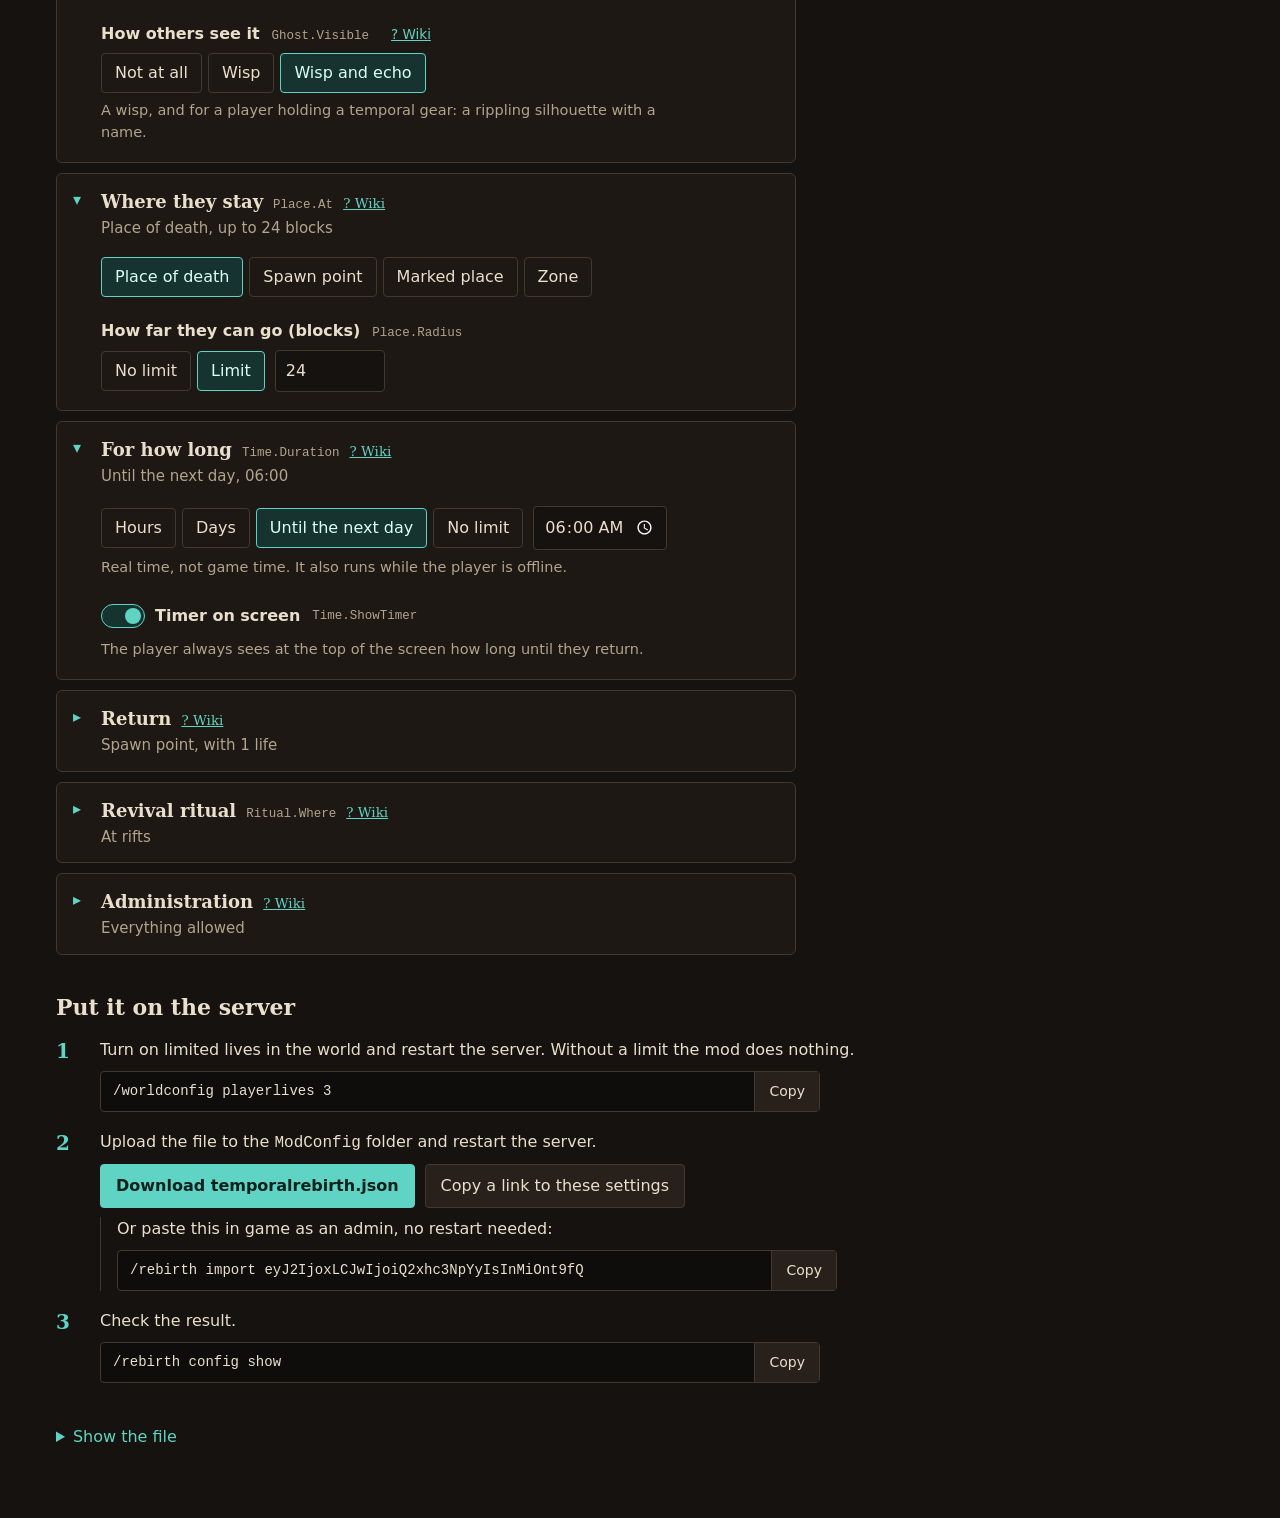
==== commit e344b12a: "site: link index.html explicitly so the pages also work opened from disk Co-Authored-By: Claude Opus" ====
--- a/docs/configurator/index.html
+++ b/docs/configurator/index.html
@@ -175,10 +175,10 @@
 </svg>
 
 <header class="tr-top">
-  <a class="tr-brand" href="../"><img src="../logo-icon.png" alt="" width="32" height="32"><span>Temporal <b>Rebirth</b></span></a>
+  <a class="tr-brand" href="../index.html"><img src="../logo-icon.png" alt="" width="32" height="32"><span>Temporal <b>Rebirth</b></span></a>
   <nav class="tr-links" aria-label="Temporal Rebirth">
-    <a href="../" data-t="navHome"></a>
-    <a href="./" aria-current="page" data-t="navConfig"></a>
+    <a href="../index.html" data-t="navHome"></a>
+    <a href="index.html" aria-current="page" data-t="navConfig"></a>
     <a href="https://github.com/Mrucznik/vs-temporal-rebirth/wiki" target="_blank" rel="noopener"><span data-t="navWiki"></span><span aria-hidden="true"> ↗</span></a>
   </nav>
 </header>
--- a/docs/site/nav.css
+++ b/docs/site/nav.css
@@ -0,0 +1,23 @@
+/* The bar shared by the mod's page and the configurator: brand, Strona / Konfigurator / Wiki, languages. */
+.tr-top {
+  position: sticky; top: 0; z-index: 20;
+  display: flex; align-items: center; gap: 8px 20px; flex-wrap: wrap;
+  padding: 10px max(16px, env(safe-area-inset-right, 0px)) 10px max(16px, env(safe-area-inset-left, 0px));
+  background: rgba(21, 18, 15, .92); border-bottom: 1px solid #43382e;
+  -webkit-backdrop-filter: blur(8px); backdrop-filter: blur(8px);
+  font-family: "Alegreya Sans", "Noto Sans", system-ui, sans-serif;
+}
+.tr-brand { display: inline-flex; align-items: center; gap: 10px; color: #d8cbb2; text-decoration: none; margin-right: auto;
+  font: 700 18px/1 "Alegreya SC", "Noto Serif", Georgia, serif; letter-spacing: .06em; }
+.tr-brand img { width: 32px; height: 32px; border-radius: 6px; }
+.tr-brand b { color: #5fd4c4; font-weight: 700; }
+.tr-links { display: flex; gap: 4px; flex-wrap: wrap; }
+.tr-links a { color: #eadfcc; text-decoration: none; padding: 7px 12px; border-radius: 4px; font-size: 16px; border: 1px solid transparent; }
+.tr-links a:hover { border-color: #43382e; background: #1d1814; }
+.tr-links a[aria-current="page"] { color: #5fd4c4; border-color: #2c5a54; background: #17221f; }
+.tr-lang { display: flex; gap: 6px; }
+.tr-top :focus-visible { outline: 2px solid #5fd4c4; outline-offset: 2px; }
+@media (max-width: 520px) {
+  .tr-brand span { display: none; }
+  .tr-links a { padding: 7px 9px; }
+}
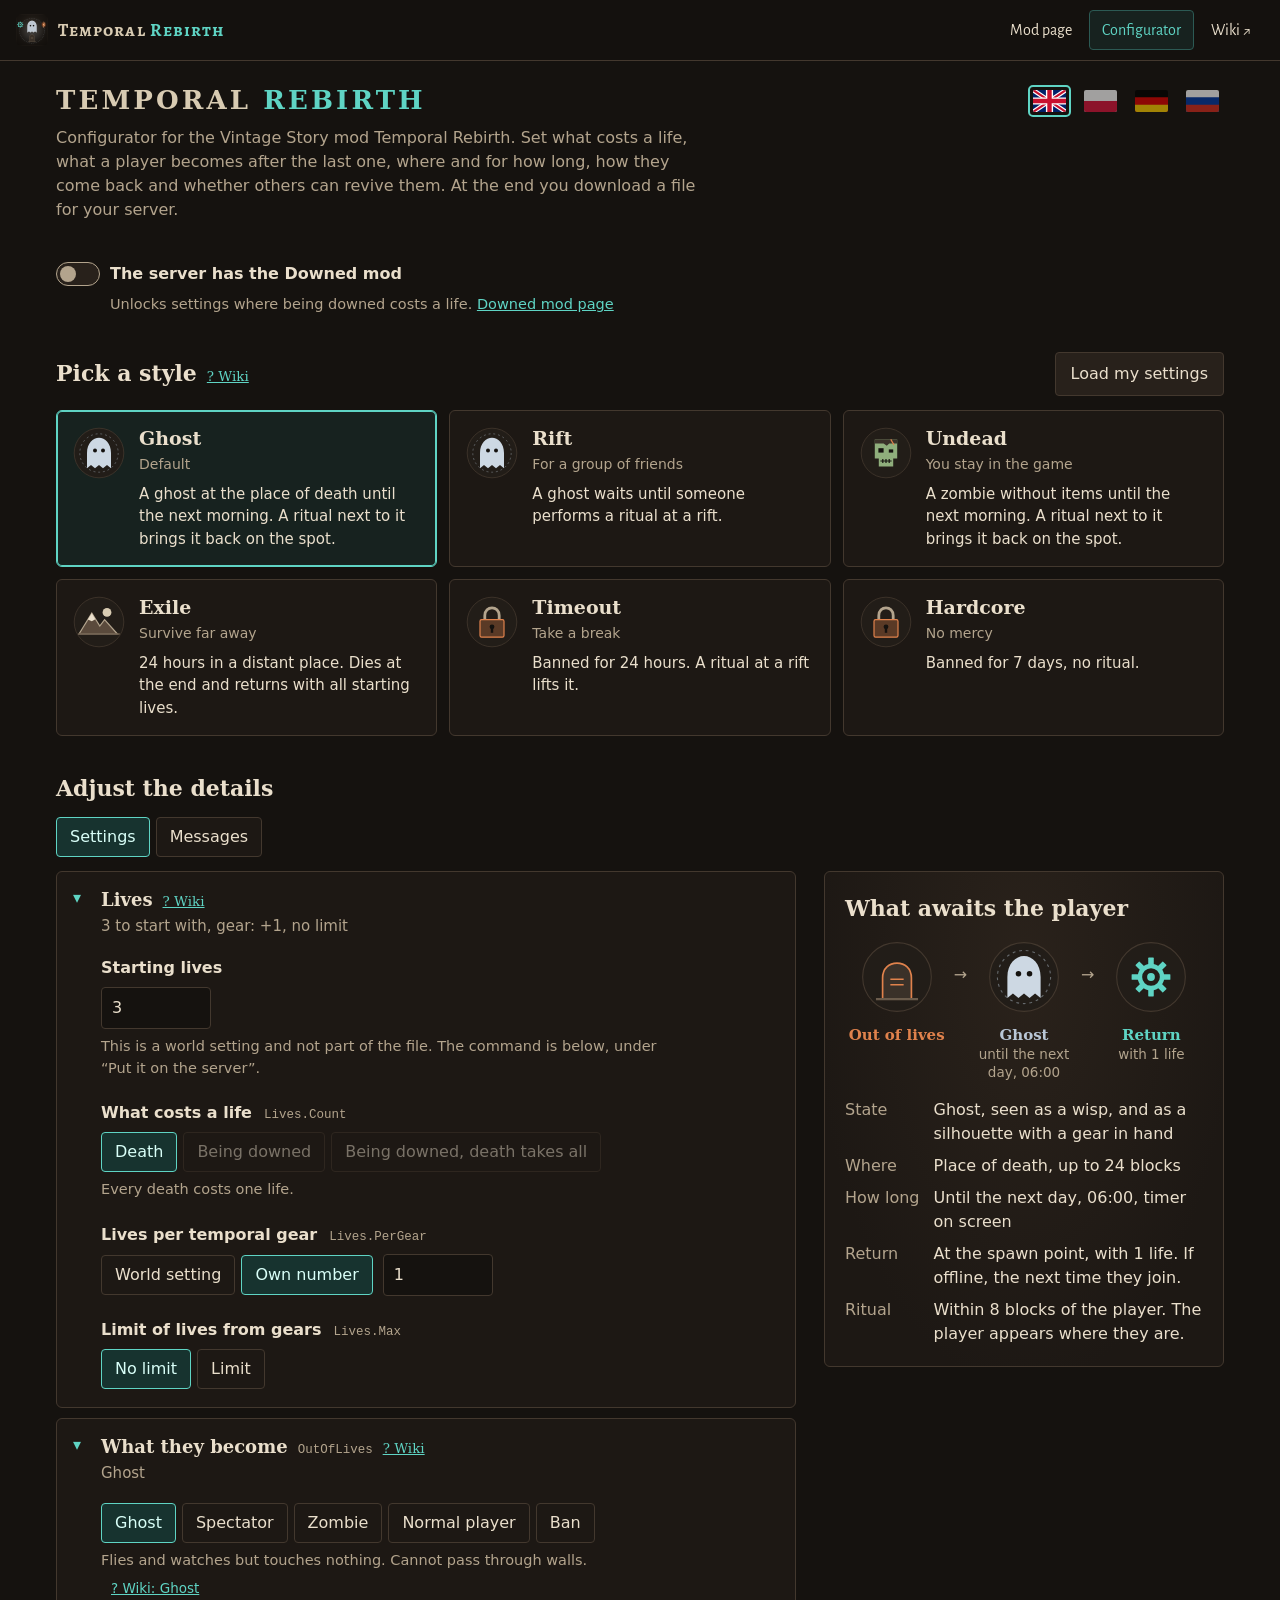
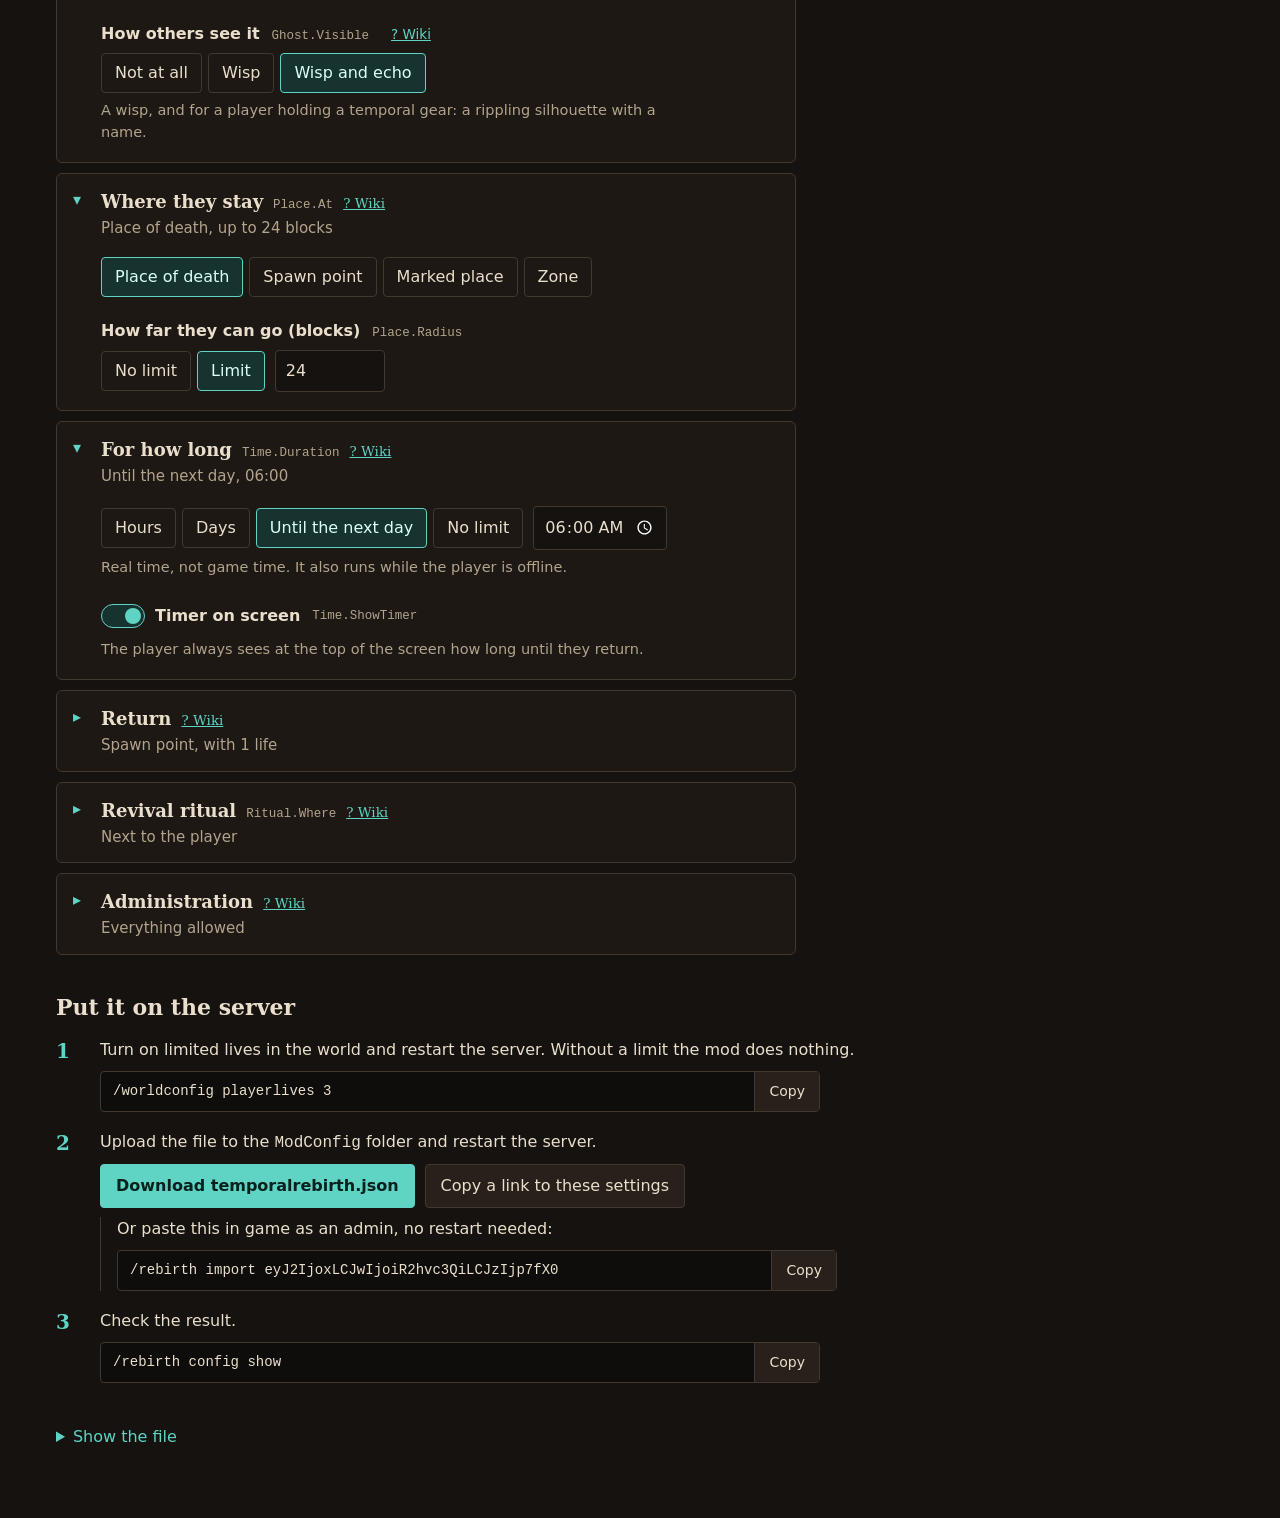
==== commit a63db819: "feat(presets): Classic becomes Ghost, Rescue becomes Rift Ghost is the default: the ritual works nex" ====
--- a/docs/configurator/index.html
+++ b/docs/configurator/index.html
@@ -276,8 +276,8 @@
 }
 setLang(lang);
 
-let preset = "Classic";
-let state = TR.applyPreset("Classic");
+let preset = "Ghost";
+let state = TR.applyPreset("Ghost");
 // World setting, shown next to the other lives options but not part of the config.
 let worldLives = Number(store.get("worldLives")) || 3;
 let tab = "settings";
@@ -695,7 +695,7 @@
 }
 
 function renderFile() {
-  const base = TR.toFile(TR.applyPreset("Classic"), $("comments").checked).split("\n");
+  const base = TR.toFile(TR.applyPreset("Ghost"), $("comments").checked).split("\n");
   const lines = TR.toFile(state, $("comments").checked).split("\n");
   $("file").replaceChildren(...lines.map((line, i) =>
     el("span", { class: /^\s*\/\//.test(line) ? "com" : line !== base[i] ? "chg" : "", textContent: line + "\n" })));
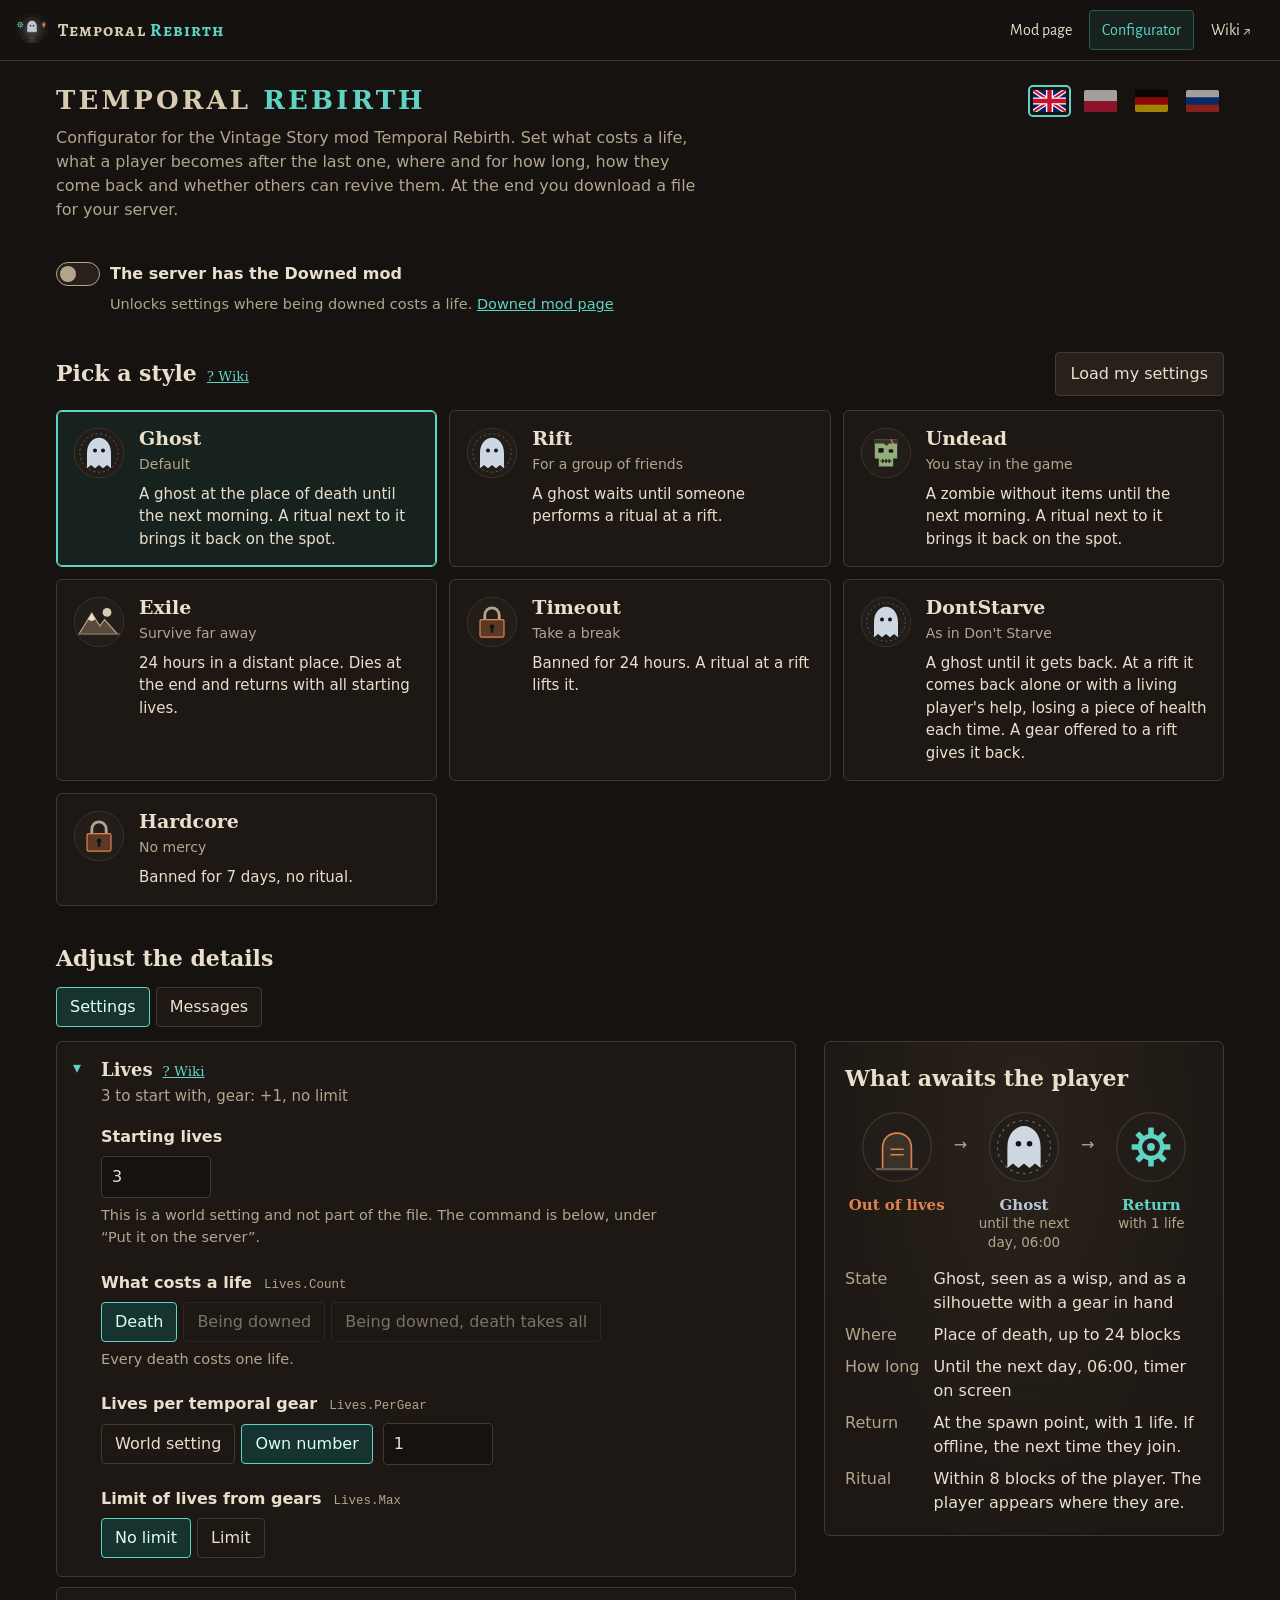
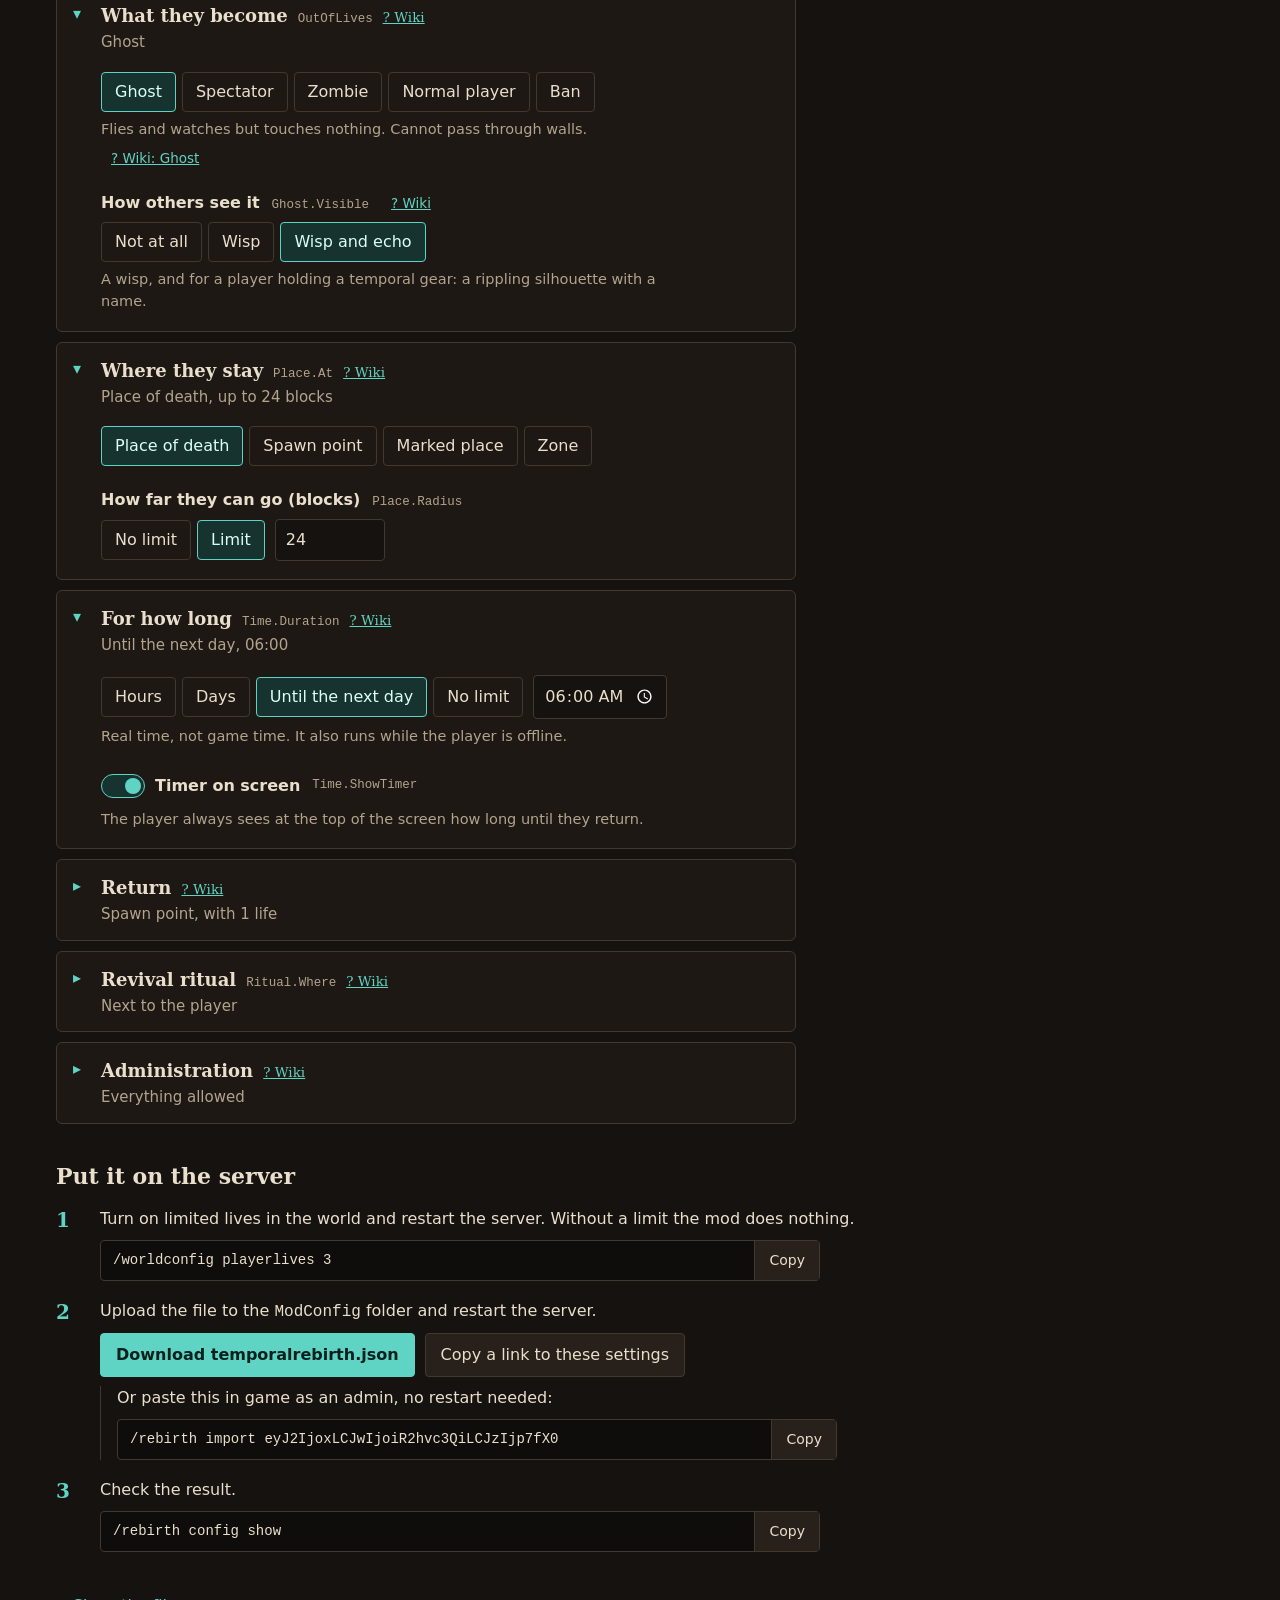
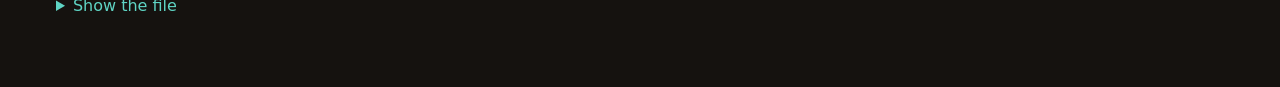
==== commit 82a29a59: "feat: configurator and site describe the Don't Starve preset fully The configurator's summary has th" ====
--- a/docs/configurator/index.html
+++ b/docs/configurator/index.html
@@ -347,7 +347,12 @@
     rows.push([S.rows.ritual, state["Ritual.Where"] === "Disabled" ? S.ritualOff : S.noLift]);
   } else {
     const c = state["Ritual.CooldownHours"];
-    rows.push([S.rows.ritual, S.ritualAt[state["Ritual.Where"]](state["Ritual.Range"]) + ". " + S.appears(state["Ritual.ReviveAt"], ban) + (c > 0 ? S.cooldown(c) : "")]);
+    const cost = state["Ritual.HealthCost"];
+    rows.push([S.rows.ritual, S.ritualAt[state["Ritual.Where"]](state["Ritual.Range"]) + ". " + S.appears(state["Ritual.ReviveAt"], ban) + (c > 0 ? S.cooldown(c) : "")
+      + (cost > 0 ? S.healthCost(cost, state["Ritual.HealthMin"]) : "")]);
+  }
+  if (state["Ritual.SelfAtRift"] && state.OutOfLives !== "Ban") {
+    rows.push([S.rows.alone, S.selfAtRift(state["Ritual.HealthCost"])]);
   }
   return rows;
 }
